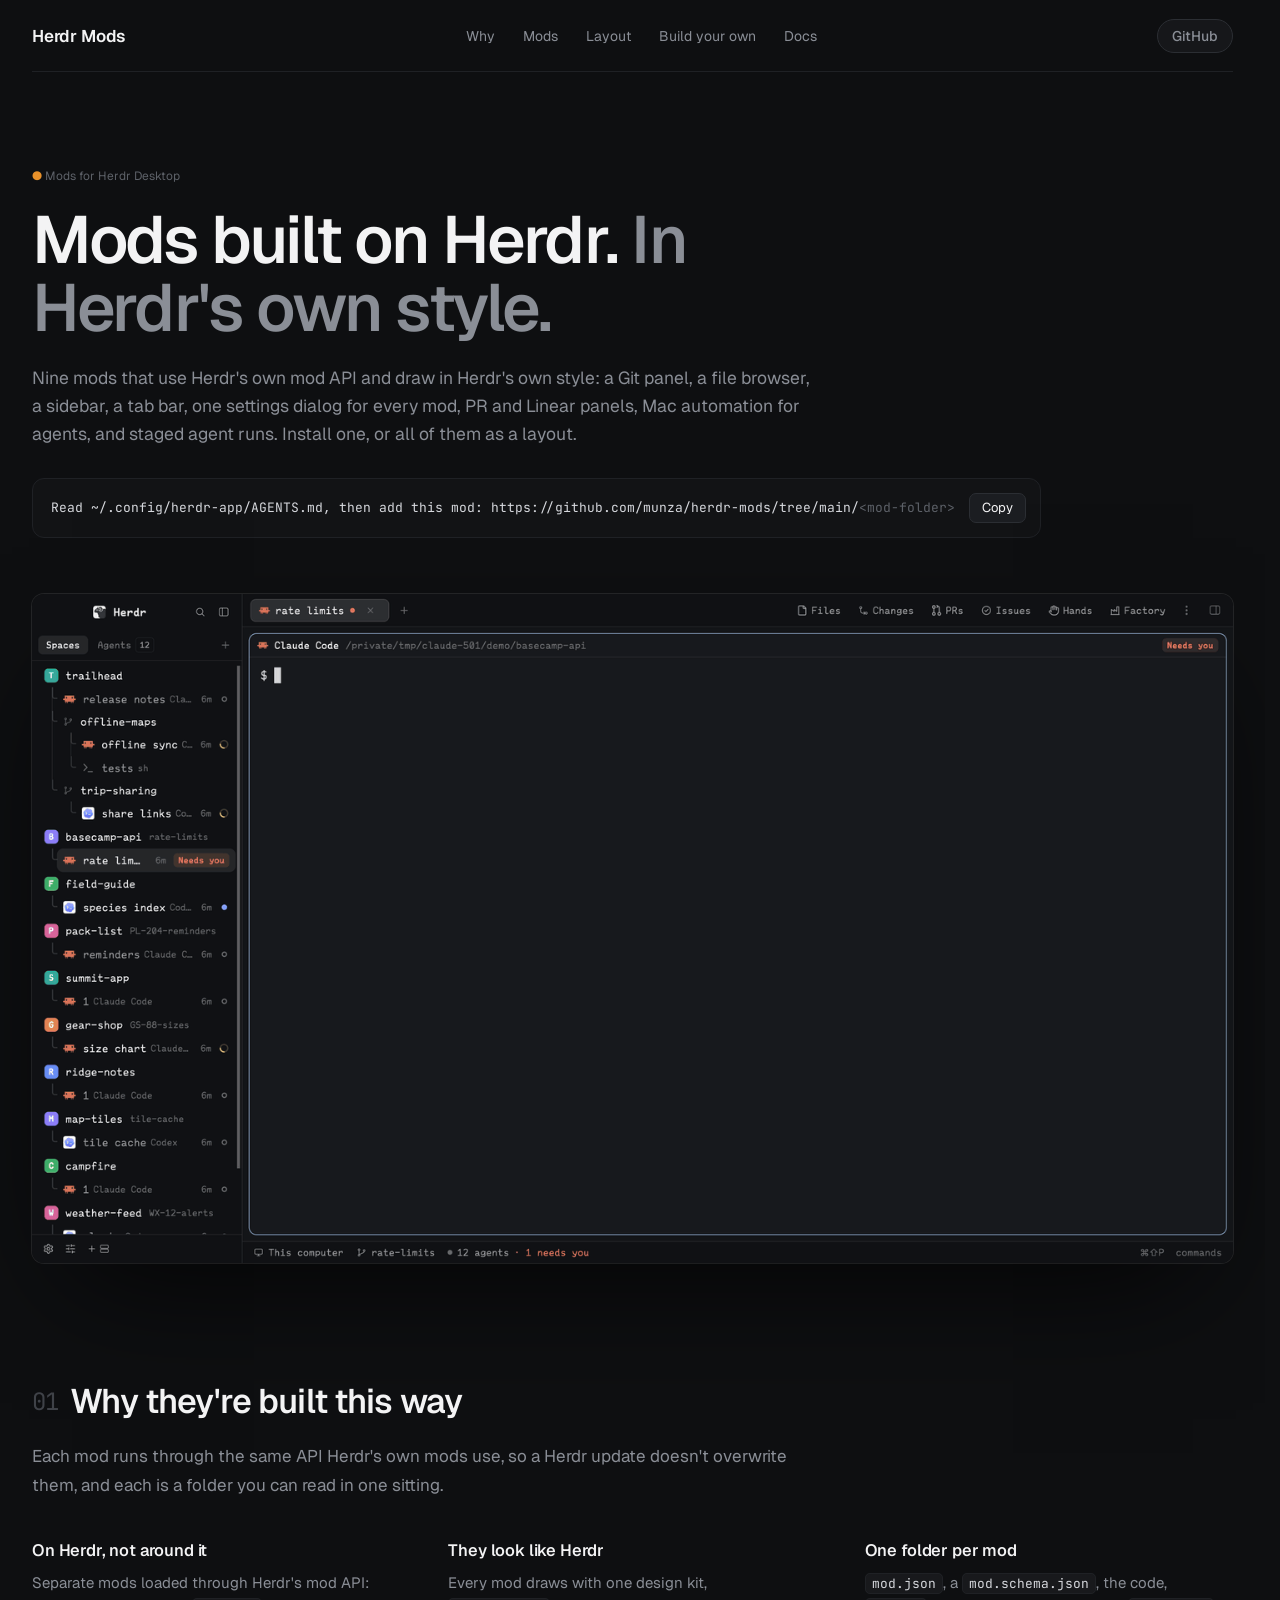
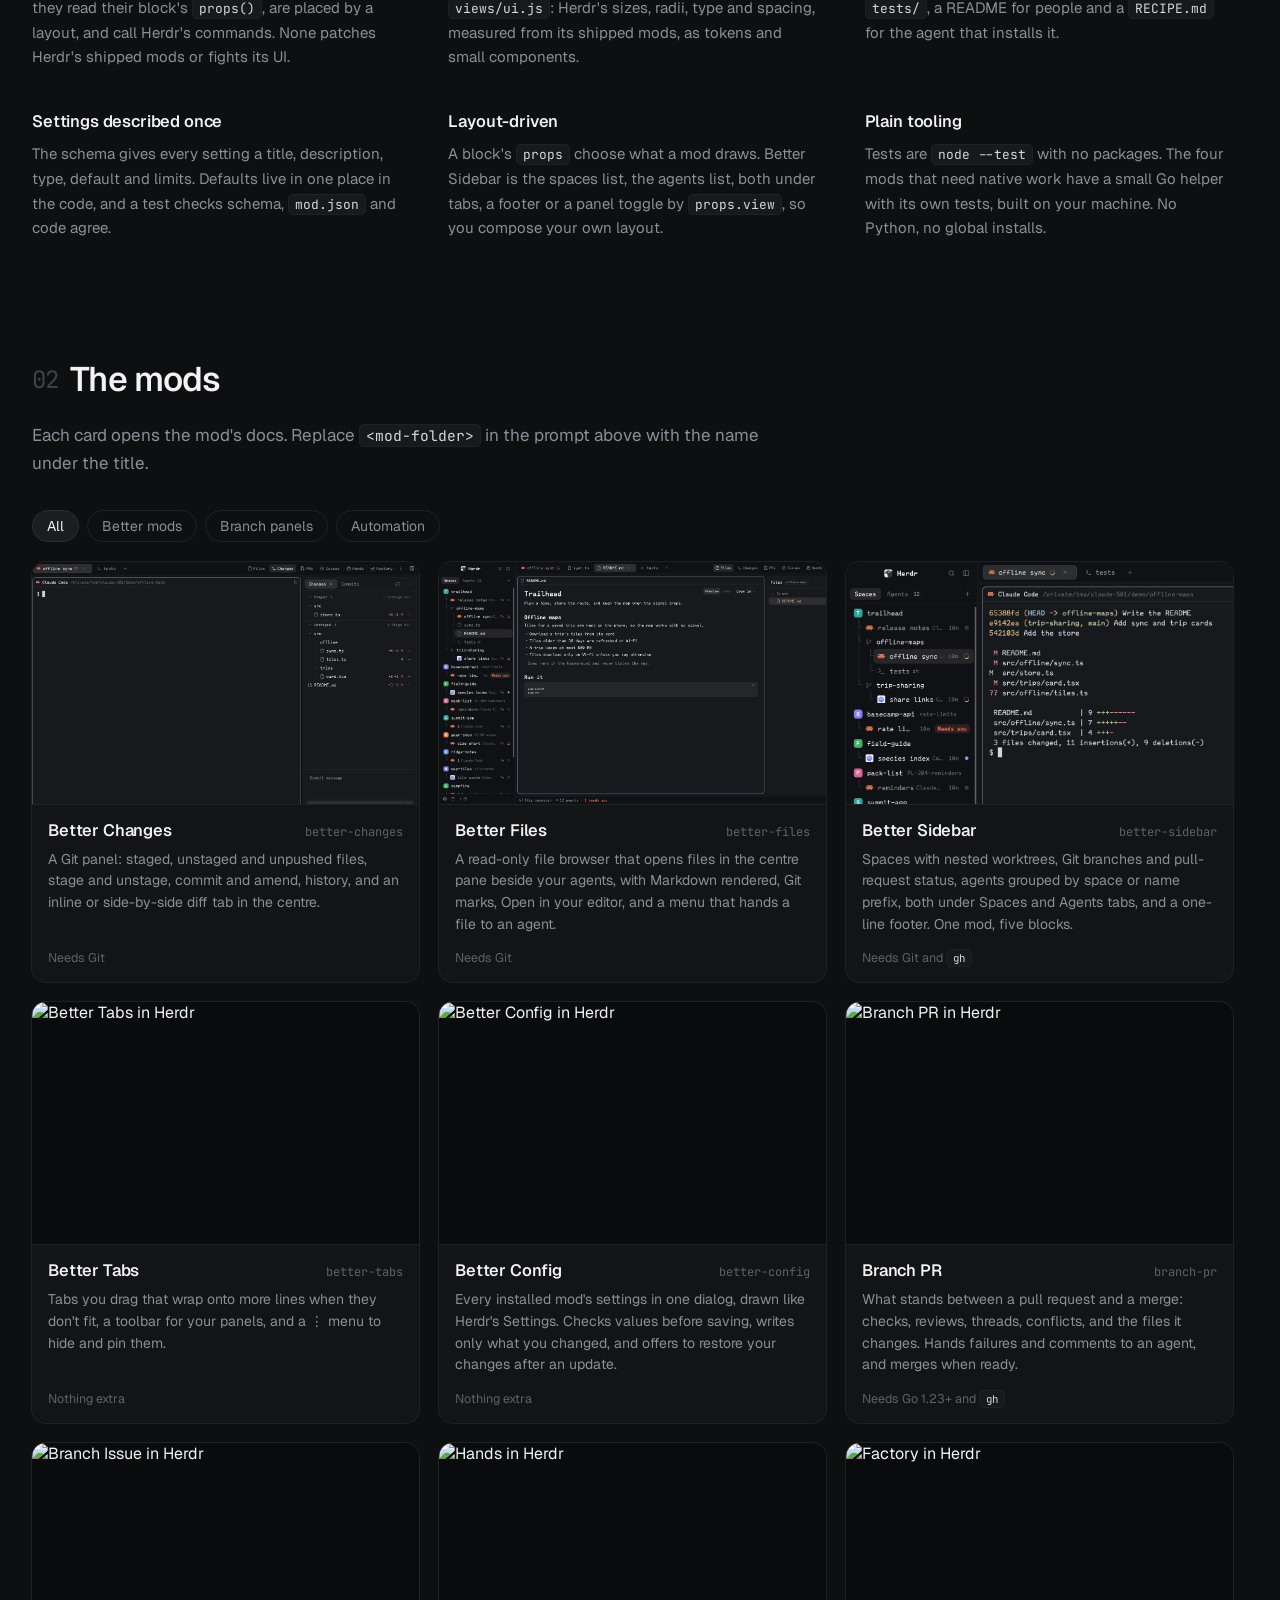
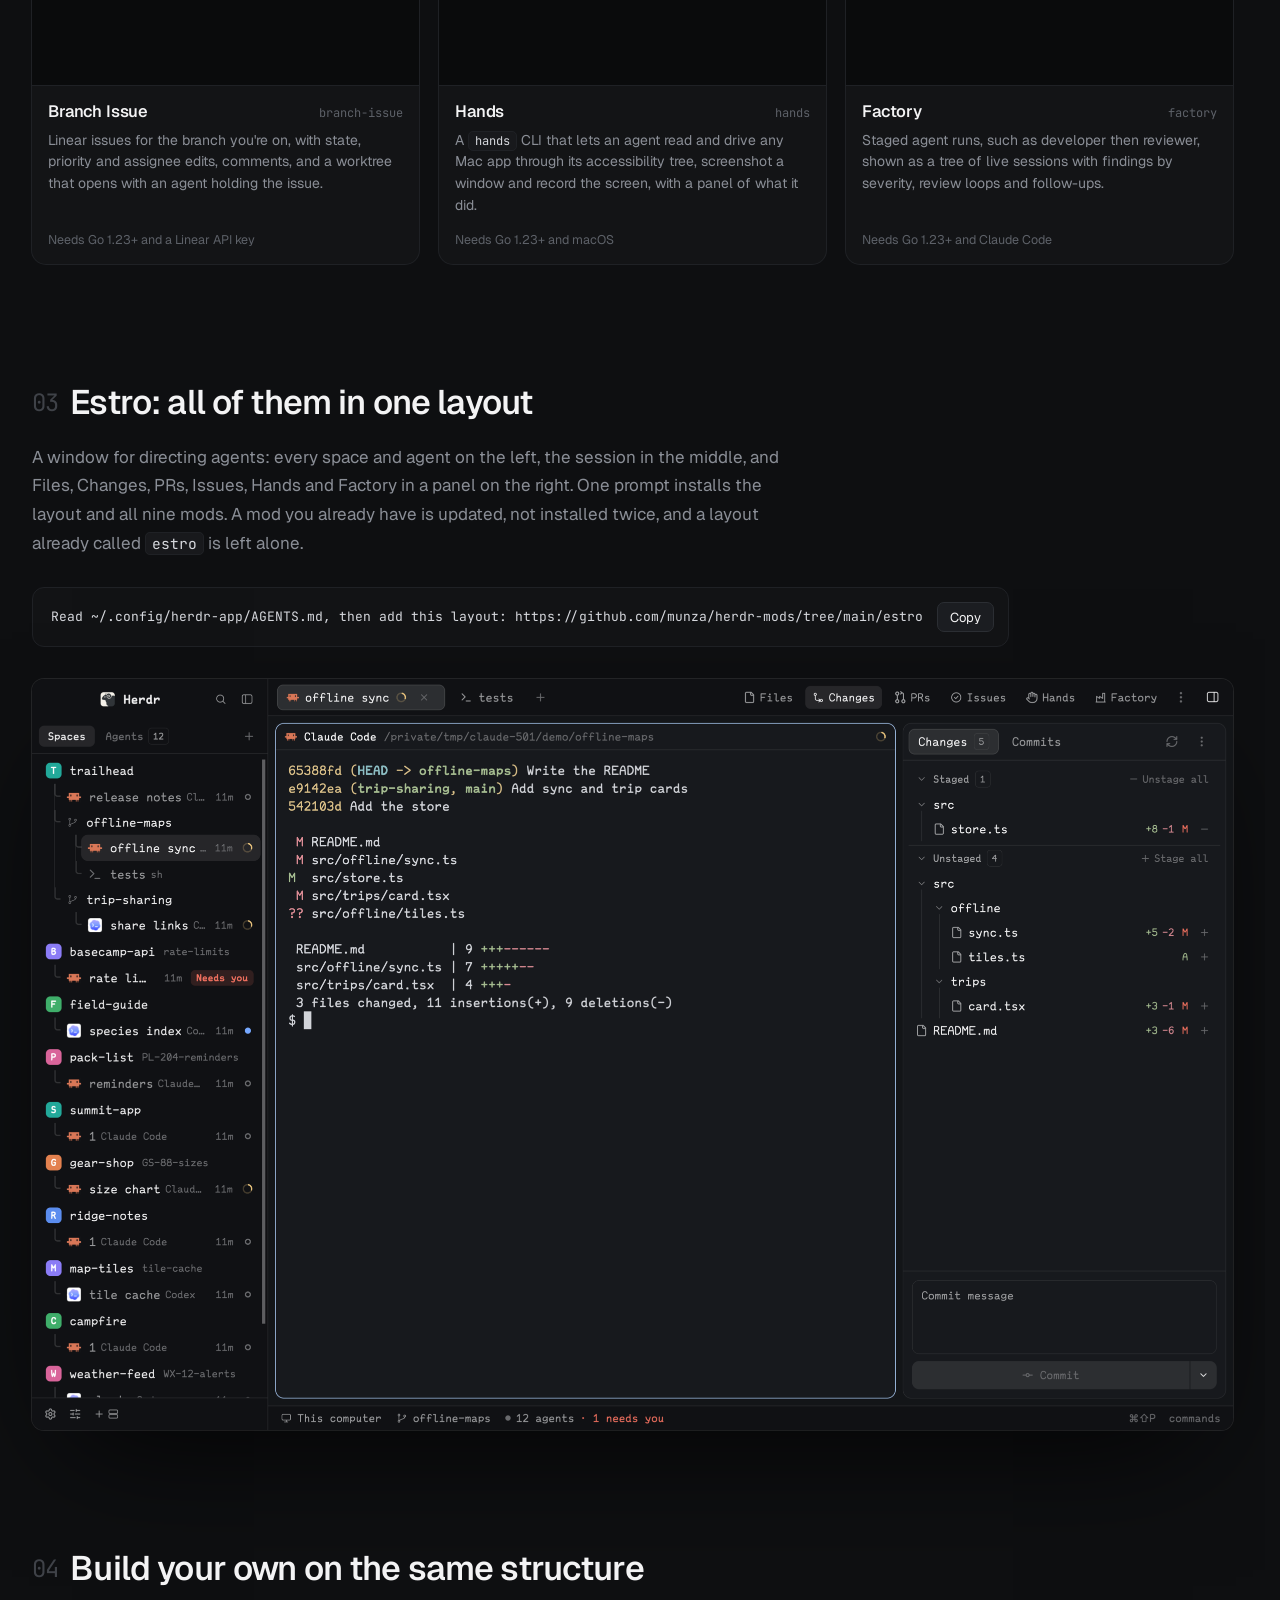
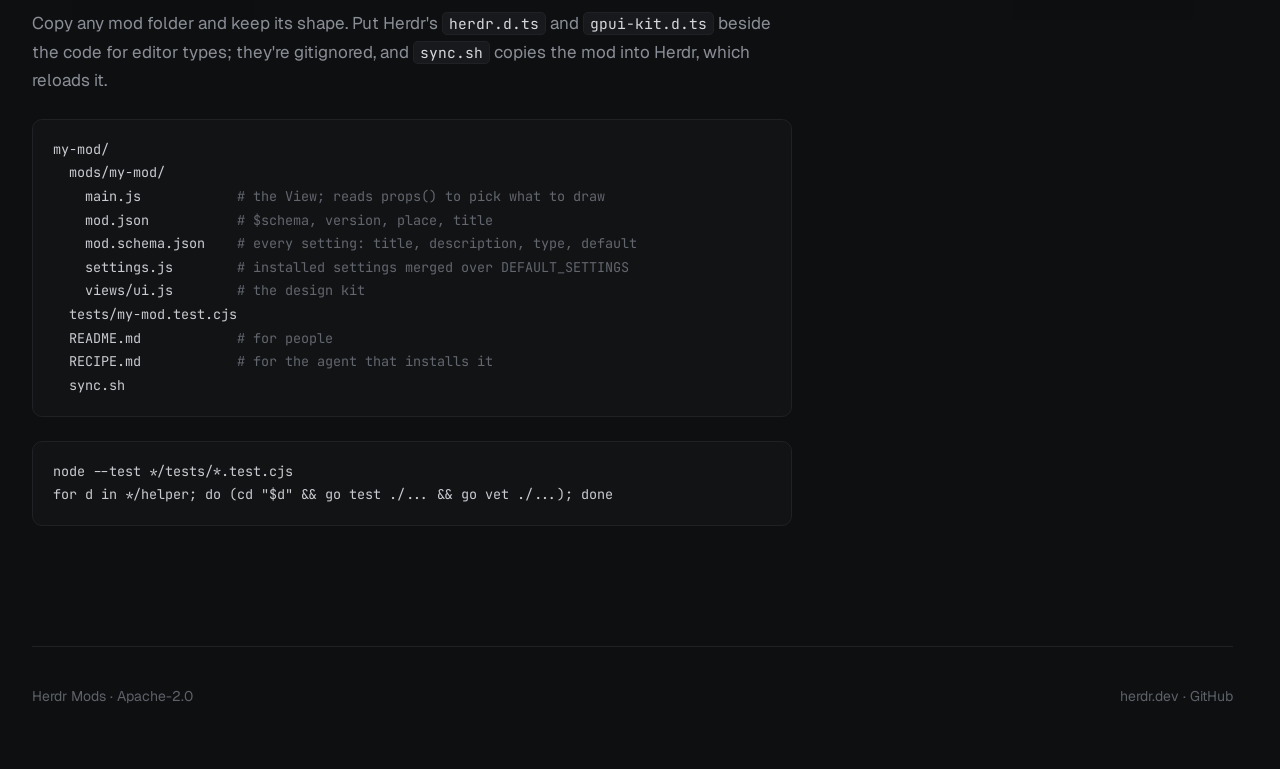
==== docs/index.html @ 2bd48706 "Rewrite the README and add a GitHub Pages site in docs/ (#8) * Rewrite the README and add a GitHub P" ====
<!doctype html>
<html lang="en">
<head>
<meta charset="utf-8">
<meta name="viewport" content="width=device-width, initial-scale=1">
<title>Herdr Mods</title>
<meta name="description" content="Mods for Herdr Desktop built on Herdr's own mod API: Git, files, sidebar, tabs, settings, PRs, Linear, Mac automation and staged agent runs.">
<meta name="theme-color" content="#0e0f11">
<link rel="preconnect" href="https://fonts.googleapis.com">
<link rel="preconnect" href="https://fonts.gstatic.com" crossorigin>
<link rel="stylesheet" href="https://fonts.googleapis.com/css2?family=Geist:wght@100..900&amp;family=JetBrains+Mono:wght@100..800&amp;display=swap">
<link rel="stylesheet" href="style.css">
</head>
<body>
<div class="wrap">
  <nav class="site-nav">
    <a class="brand" href="./">Herdr Mods</a>
    <div class="links">
      <a href="#why">Why</a>
      <a href="#mods">Mods</a>
      <a href="#estro">Layout</a>
      <a href="#build">Build your own</a>
      <a href="docs/better-changes.html">Docs</a>
    </div>
    <a class="pill" href="https://github.com/munza/herdr-mods">GitHub</a>
  </nav>

  <header class="hero">
    <div class="tag"><span>●</span> Mods for <a href="https://herdr.dev/">Herdr Desktop</a></div>
    <h1>Mods built on Herdr. <span>In Herdr's own style.</span></h1>
    <p>Nine mods that use Herdr's own mod API and draw in Herdr's own style: a Git panel, a file browser, a sidebar, a tab bar, one settings dialog for every mod, PR and Linear panels, Mac automation for agents, and staged agent runs. Install one, or all of them as a layout.</p>
    <div class="prompt">
      <code id="p-mod">Read ~/.config/herdr-app/AGENTS.md, then add this mod: https://github.com/munza/herdr-mods/tree/main/<span>&lt;mod-folder&gt;</span></code>
      <button class="copy" data-copy="p-mod" type="button">Copy</button>
    </div>
  </header>

  <!-- The hero recording: the five Better mods working together. Drop the file at docs/gifs/better-mods.gif. -->
  <div class="shot-hero gif">
    <img src="gifs/better-mods.gif" alt="Better Sidebar, Better Tabs, Better Files, Better Changes and Better Config working together in Herdr" width="1440" height="802" onerror="this.parentNode.classList.add('pending'); this.remove()">
    <p class="pending-note">Recording coming: Better Sidebar, Better Tabs, Better Files, Better Changes and Better Config in one window.</p>
  </div>

  <section id="why">
    <h2><i>01</i>Why they're built this way</h2>
    <p class="lead">Each mod runs through the same API Herdr's own mods use, so a Herdr update doesn't overwrite them, and each is a folder you can read in one sitting.</p>
    <div class="why">
      <div><h3>On Herdr, not around it</h3><p>Separate mods loaded through Herdr's mod API: they read their block's <code>props()</code>, are placed by a layout, and call Herdr's commands. None patches Herdr's shipped mods or fights its UI.</p></div>
      <div><h3>They look like Herdr</h3><p>Every mod draws with one design kit, <code>views/ui.js</code>: Herdr's sizes, radii, type and spacing, measured from its shipped mods, as tokens and small components.</p></div>
      <div><h3>One folder per mod</h3><p><code>mod.json</code>, a <code>mod.schema.json</code>, the code, <code>tests/</code>, a README for people and a <code>RECIPE.md</code> for the agent that installs it.</p></div>
      <div><h3>Settings described once</h3><p>The schema gives every setting a title, description, type, default and limits. Defaults live in one place in the code, and a test checks schema, <code>mod.json</code> and code agree.</p></div>
      <div><h3>Layout-driven</h3><p>A block's <code>props</code> choose what a mod draws. Better Sidebar is the spaces list, the agents list, both under tabs, a footer or a panel toggle by <code>props.view</code>, so you compose your own layout.</p></div>
      <div><h3>Plain tooling</h3><p>Tests are <code>node --test</code> with no packages. The four mods that need native work have a small Go helper with its own tests, built on your machine. No Python, no global installs.</p></div>
    </div>
  </section>

  <section id="mods">
    <h2><i>02</i>The mods</h2>
    <p class="lead">Each card opens the mod's docs. Replace <code>&lt;mod-folder&gt;</code> in the prompt above with the name under the title.</p>
    <div class="filters" role="group" aria-label="Filter mods">
      <button type="button" class="on" data-filter="all" aria-pressed="true">All</button>
      <button type="button" data-filter="better" aria-pressed="false">Better mods</button>
      <button type="button" data-filter="branch" aria-pressed="false">Branch panels</button>
      <button type="button" data-filter="automation" aria-pressed="false">Automation</button>
    </div>
    <div class="grid">
      <a class="card" data-group="better" href="docs/better-changes.html">
        <div class="shot"><img src="gifs/better-changes.gif" alt="Better Changes in Herdr" loading="lazy" width="960" height="540"></div>
        <div class="meta"><b>Better Changes</b><span class="folder mono">better-changes</span></div>
        <p>A Git panel: staged, unstaged and unpushed files, stage and unstage, commit and amend, history, and an inline or side-by-side diff tab in the centre.</p>
        <div class="needs">Needs Git</div>
      </a>
      <a class="card" data-group="better" href="docs/better-files.html">
        <div class="shot"><img src="gifs/better-files.gif" alt="Better Files in Herdr" loading="lazy" width="960" height="540"></div>
        <div class="meta"><b>Better Files</b><span class="folder mono">better-files</span></div>
        <p>A read-only file browser that opens files in the centre pane beside your agents, with Markdown rendered, Git marks, Open in your editor, and a menu that hands a file to an agent.</p>
        <div class="needs">Needs Git</div>
      </a>
      <a class="card" data-group="better" href="docs/better-sidebar.html">
        <div class="shot"><img src="gifs/better-sidebar.gif" alt="Better Sidebar in Herdr" loading="lazy" width="960" height="540"></div>
        <div class="meta"><b>Better Sidebar</b><span class="folder mono">better-sidebar</span></div>
        <p>Spaces with nested worktrees, Git branches and pull-request status, agents grouped by space or name prefix, both under Spaces and Agents tabs, and a one-line footer. One mod, five blocks.</p>
        <div class="needs">Needs Git and <code>gh</code></div>
      </a>
      <a class="card" data-group="better" href="docs/better-tabs.html">
        <div class="shot"><img src="https://raw.githubusercontent.com/munza/herdr-mods/main/better-tabs/preview.png" alt="Better Tabs in Herdr" loading="lazy" width="960" height="540"></div>
        <div class="meta"><b>Better Tabs</b><span class="folder mono">better-tabs</span></div>
        <p>Tabs you drag that wrap onto more lines when they don't fit, a toolbar for your panels, and a ⋮ menu to hide and pin them.</p>
        <div class="needs">Nothing extra</div>
      </a>
      <a class="card" data-group="better" href="docs/better-config.html">
        <div class="shot"><img src="https://raw.githubusercontent.com/munza/herdr-mods/main/better-config/preview.png" alt="Better Config in Herdr" loading="lazy" width="960" height="540"></div>
        <div class="meta"><b>Better Config</b><span class="folder mono">better-config</span></div>
        <p>Every installed mod's settings in one dialog, drawn like Herdr's Settings. Checks values before saving, writes only what you changed, and offers to restore your changes after an update.</p>
        <div class="needs">Nothing extra</div>
      </a>
      <a class="card" data-group="branch" href="docs/branch-pr.html">
        <div class="shot"><img src="https://raw.githubusercontent.com/munza/herdr-mods/main/branch-pr/preview.png" alt="Branch PR in Herdr" loading="lazy" width="960" height="540"></div>
        <div class="meta"><b>Branch PR</b><span class="folder mono">branch-pr</span></div>
        <p>What stands between a pull request and a merge: checks, reviews, threads, conflicts, and the files it changes. Hands failures and comments to an agent, and merges when ready.</p>
        <div class="needs">Needs Go 1.23+ and <code>gh</code></div>
      </a>
      <a class="card" data-group="branch" href="docs/branch-issue.html">
        <div class="shot"><img src="https://raw.githubusercontent.com/munza/herdr-mods/main/branch-issue/preview.png" alt="Branch Issue in Herdr" loading="lazy" width="960" height="540"></div>
        <div class="meta"><b>Branch Issue</b><span class="folder mono">branch-issue</span></div>
        <p>Linear issues for the branch you're on, with state, priority and assignee edits, comments, and a worktree that opens with an agent holding the issue.</p>
        <div class="needs">Needs Go 1.23+ and a Linear API key</div>
      </a>
      <a class="card" data-group="automation" href="docs/hands.html">
        <div class="shot"><img src="https://raw.githubusercontent.com/munza/herdr-mods/main/hands/preview.png" alt="Hands in Herdr" loading="lazy" width="960" height="540"></div>
        <div class="meta"><b>Hands</b><span class="folder mono">hands</span></div>
        <p>A <code>hands</code> CLI that lets an agent read and drive any Mac app through its accessibility tree, screenshot a window and record the screen, with a panel of what it did.</p>
        <div class="needs">Needs Go 1.23+ and macOS</div>
      </a>
      <a class="card" data-group="automation" href="docs/factory.html">
        <div class="shot"><img src="https://raw.githubusercontent.com/munza/herdr-mods/main/factory/preview.png" alt="Factory in Herdr" loading="lazy" width="960" height="540"></div>
        <div class="meta"><b>Factory</b><span class="folder mono">factory</span></div>
        <p>Staged agent runs, such as developer then reviewer, shown as a tree of live sessions with findings by severity, review loops and follow-ups.</p>
        <div class="needs">Needs Go 1.23+ and Claude Code</div>
      </a>
    </div>
  </section>

  <section id="estro">
    <h2><i>03</i>Estro: all of them in one layout</h2>
    <p class="lead">A window for directing agents: every space and agent on the left, the session in the middle, and Files, Changes, PRs, Issues, Hands and Factory in a panel on the right. One prompt installs the layout and all nine mods. A mod you already have is updated, not installed twice, and a layout already called <code>estro</code> is left alone.</p>
    <div class="prompt">
      <code id="p-estro">Read ~/.config/herdr-app/AGENTS.md, then add this layout: https://github.com/munza/herdr-mods/tree/main/estro</code>
      <button class="copy" data-copy="p-estro" type="button">Copy</button>
    </div>
    <div class="shot-hero" style="margin-top:32px"><img src="img/estro.png" alt="The Estro layout" loading="lazy" width="2400" height="1500"></div>
  </section>

  <section id="build">
    <h2><i>04</i>Build your own on the same structure</h2>
    <p class="lead">Copy any mod folder and keep its shape. Put Herdr's <code>herdr.d.ts</code> and <code>gpui-kit.d.ts</code> beside the code for editor types; they're gitignored, and <code>sync.sh</code> copies the mod into Herdr, which reloads it.</p>
<pre>my-mod/
  mods/my-mod/
    main.js            <span class="d"># the View; reads props() to pick what to draw</span>
    mod.json           <span class="d"># $schema, version, place, title</span>
    mod.schema.json    <span class="d"># every setting: title, description, type, default</span>
    settings.js        <span class="d"># installed settings merged over DEFAULT_SETTINGS</span>
    views/ui.js        <span class="d"># the design kit</span>
  tests/my-mod.test.cjs
  README.md            <span class="d"># for people</span>
  RECIPE.md            <span class="d"># for the agent that installs it</span>
  sync.sh</pre>
<pre>node --test */tests/*.test.cjs
for d in */helper; do (cd "$d" &amp;&amp; go test ./... &amp;&amp; go vet ./...); done</pre>
  </section>

  <footer class="site-foot">
    <span>Herdr Mods · <a href="https://github.com/munza/herdr-mods/blob/main/LICENSE">Apache-2.0</a></span>
    <span><a href="https://herdr.dev/">herdr.dev</a> · <a href="https://github.com/munza/herdr-mods">GitHub</a></span>
  </footer>
</div>
<script>
  // Filter the mods grid by group.
  const chips = document.querySelectorAll("[data-filter]");
  for (const chip of chips) {
    chip.addEventListener("click", () => {
      for (const c of chips) { c.classList.toggle("on", c === chip); c.setAttribute("aria-pressed", c === chip); }
      for (const card of document.querySelectorAll(".card")) card.hidden = chip.dataset.filter !== "all" && card.dataset.group !== chip.dataset.filter;
    });
  }
  for (const b of document.querySelectorAll("[data-copy]")) {
    b.addEventListener("click", async () => {
      try {
        await navigator.clipboard.writeText(document.getElementById(b.dataset.copy).textContent);
        b.textContent = "Copied";
      } catch { b.textContent = "Select and copy"; }
      setTimeout(() => (b.textContent = "Copy"), 1600);
    });
  }
</script>
</body>
</html>
---- docs/style.css ----
/* Tokens and layout follow herdr.dev, so this page reads as part of Herdr. */
:root {
  --bg: #0e0f11; --fg: #f3f3f4; --mute: #8a8e96; --dim: #5d6168;
  --line: #1f2125; --card: #131416; --code: #121315; --amber: #e8912a;
}
* { box-sizing: border-box; margin: 0; padding: 0; }
html { background: var(--bg); color: var(--fg); font-family: Geist, system-ui, sans-serif; -webkit-font-smoothing: antialiased; scrollbar-gutter: stable; }
body { background: var(--bg); }
a { color: inherit; text-decoration: none; }
a:focus-visible, button:focus-visible { outline: 2px solid var(--amber); outline-offset: 2px; border-radius: 4px; }
code, pre, .mono { font-family: "JetBrains Mono", ui-monospace, monospace; }
.wrap { max-width: 1280px; margin: 0 auto; padding: 0 32px; }

.site-nav { height: 72px; display: flex; align-items: center; justify-content: space-between; border-bottom: 1px solid var(--line); }
.site-nav .brand { font-weight: 600; font-size: 17px; letter-spacing: -.01em; }
.site-nav .links { display: flex; gap: 28px; font-size: 14px; color: var(--mute); }
.site-nav .links a:hover, .site-nav .links a.on { color: var(--fg); }
.pill { height: 34px; padding: 0 14px; display: inline-flex; align-items: center; border-radius: 999px; border: 1px solid #2b2e33; background: #16171a; color: var(--mute); font-weight: 500; font-size: 14px; transition: color .2s, border-color .2s; }
.pill:hover { color: var(--fg); border-color: #3a3d43; }

.hero { padding: 96px 0 56px; }
.hero > :not(.prompt) { max-width: 780px; }
.tag { font-size: 12px; color: var(--dim); margin-bottom: 22px; }
.tag span { color: var(--amber); }
h1 { font-weight: 560; font-size: clamp(40px, 5.2vw, 72px); line-height: 1.02; letter-spacing: -.035em; }
h1 span { color: var(--mute); }
.hero p { margin-top: 22px; font-size: 17.5px; line-height: 1.6; color: var(--mute); }
.shot-hero { border-radius: 12px; overflow: hidden; box-shadow: 0 0 0 1px #ffffff17, 0 50px 120px -40px #000000d9; }
.shot-hero img { display: block; width: 100%; height: auto; }
.shot-hero .pending-note { display: none; }
.shot-hero.pending { aspect-ratio: 16 / 9; display: flex; align-items: flex-end; padding: 28px; background: linear-gradient(160deg, #17181b, #0f1012); }
.shot-hero.pending .pending-note { display: block; font-size: 15px; color: var(--dim); }
h3.group { margin-top: 56px; display: flex; align-items: baseline; gap: 14px; flex-wrap: wrap; font-size: 20px; font-weight: 560; letter-spacing: -.015em; }
h3.group span { font-size: 14px; font-weight: 400; color: var(--dim); }
h3.group + .grid { margin-top: 20px; }

/* docs/: mods on the left (one page each), the page's sections on the right, as on herdr.dev/core */
.docs { display: grid; grid-template-columns: 200px minmax(0, 1fr) 180px; gap: 64px; padding-top: 64px; }
.docs main { min-width: 0; max-width: 780px; }
.side, .toc { position: sticky; top: 32px; align-self: start; max-height: calc(100vh - 64px); overflow-y: auto; font-size: 14px; }
.side h4, .toc h4 { font-size: 12px; font-weight: 500; color: var(--dim); margin: 22px 0 6px; }
.side h4:first-child, .toc h4:first-child { margin-top: 0; }
.side a, .toc a { display: block; padding: 6px 0; color: var(--dim); transition: color .2s; }
.side a:hover, .toc a:hover, .toc a.on { color: var(--fg); }
.side a.on { color: var(--fg); font-weight: 500; }
.toc { border-left: 1px solid var(--line); padding-left: 18px; }
.toc a.on { color: var(--amber); }
.doc { padding-bottom: 32px; }
.doc h2 { margin-bottom: 14px; }
.doc .lead { margin-bottom: 8px; }
.doc h3 { margin: 40px 0 12px; font-size: 20px; font-weight: 560; letter-spacing: -.015em; scroll-margin-top: 24px; }
.doc h4 { margin: 24px 0 8px; font-size: 15px; font-weight: 560; }
.doc p, .doc li, .doc td { font-size: 15.5px; line-height: 1.65; color: var(--mute); }
.doc p + p, .doc ul + p, .doc pre + p, .doc table + p, .doc pre + ul, .doc p + .keys { margin-top: 14px; }
.doc ul, .doc ol { padding-left: 20px; display: grid; gap: 6px; margin-top: 8px; }
.doc b, .doc strong { color: var(--fg); font-weight: 500; }
.doc a { color: var(--fg); border-bottom: 1px solid #3a3d43; }
.doc code { font-size: .86em; color: #d6d8dd; background: #18191c; border: 1px solid var(--line); border-radius: 5px; padding: 1px 6px; }
.doc pre code, .doc .prompt code { background: none; border: 0; padding: 0; }
.doc pre { max-width: none; }
.doc .prompt { margin-top: 0; margin-bottom: 14px; width: auto; max-width: none; }
.keys { width: 100%; border-collapse: collapse; margin-top: 12px; display: block; overflow-x: auto; }
.keys th { text-align: left; font-size: 12px; font-weight: 500; color: var(--dim); padding: 8px 12px 8px 0; border-bottom: 1px solid var(--line); }
.keys td { padding: 10px 12px 10px 0; border-bottom: 1px solid var(--line); vertical-align: top; font-size: 14px !important; }
.keys td:first-child, .keys td:nth-child(2) { white-space: nowrap; }
@media (max-width: 1100px) { .docs { grid-template-columns: 200px minmax(0, 1fr); gap: 48px; } .toc { display: none; } }
@media (max-width: 760px) { .docs { grid-template-columns: minmax(0, 1fr); gap: 32px; padding-top: 32px; } .side { position: static; max-height: none; display: flex; flex-wrap: wrap; gap: 4px 16px; padding-bottom: 20px; border-bottom: 1px solid var(--line); } .side h4 { width: 100%; margin: 12px 0 0; } .side h4:first-child { margin-top: 0; } .side a { padding: 4px 0; } }

.prompt { margin-top: 30px; display: flex; align-items: flex-start; gap: 14px; padding: 14px 14px 14px 18px; border: 1px solid var(--line); border-radius: 12px; background: var(--code); width: max-content; max-width: 100%; }
.prompt code { flex: 1; min-width: 0; font-size: 13px; color: #d6d8dd; white-space: pre-wrap; overflow-wrap: anywhere; line-height: 1.6; padding-top: 5px; }
.prompt code span { color: var(--dim); }
.copy { flex: none; height: 30px; padding: 0 12px; border-radius: 7px; border: 1px solid #2b2e33; background: #1b1d21; color: var(--fg); font: 13px Geist, system-ui, sans-serif; cursor: pointer; }
.copy:hover { border-color: #3a3d43; }

section { padding-top: 120px; scroll-margin-top: 24px; }
h2 { font-weight: 560; font-size: 34px; line-height: 1.1; letter-spacing: -.025em; margin-bottom: 22px; }
h2 i { font: 400 24px "JetBrains Mono", monospace; font-style: normal; color: #3f4248; margin-right: 12px; vertical-align: 3px; }
.lead { max-width: 760px; font-size: 17px; line-height: 1.68; color: var(--mute); }
.lead + .lead { margin-top: 16px; }
.lead b, .why b { color: var(--fg); font-weight: 500; }
.lead code, .why code, .card code { font-size: .86em; color: #d6d8dd; background: #18191c; border: 1px solid var(--line); border-radius: 5px; padding: 1px 6px; }

.why { margin-top: 40px; display: grid; grid-template-columns: repeat(3, 1fr); gap: 40px 48px; }
.why h3 { font-size: 16.5px; font-weight: 560; letter-spacing: -.01em; margin-bottom: 10px; }
.why p { font-size: 15px; line-height: 1.65; color: var(--mute); }

.grid { margin-top: 40px; display: grid; grid-template-columns: repeat(3, 1fr); gap: 20px; }
.card { border-radius: 14px; overflow: hidden; background: var(--card); box-shadow: 0 0 0 1px var(--line); transition: transform .2s, box-shadow .2s; display: flex; flex-direction: column; }
.card:hover, .card:focus-visible { outline: none; transform: translateY(-2px); box-shadow: 0 0 0 1px #3a3d43, 0 30px 60px -30px #000c; }
.card .shot { aspect-ratio: 16 / 10; overflow: hidden; background: #0a0b0c; }
.card .shot img { width: 100%; height: 100%; object-fit: cover; object-position: top left; display: block; transition: transform .5s ease; }
.card:hover .shot img { transform: scale(1.03); }
.card .meta { display: flex; align-items: baseline; justify-content: space-between; gap: 12px; padding: 14px 16px 0; border-top: 1px solid var(--line); }
.card b { font-size: 16.5px; font-weight: 560; letter-spacing: -.01em; }
.card .folder { font-size: 12px; color: var(--dim); }
.card p { padding: 8px 16px 0; font-size: 14px; line-height: 1.55; color: var(--mute); }
.card .needs { margin-top: auto; padding: 14px 16px 16px; font-size: 12.5px; color: var(--dim); }

pre { margin-top: 24px; padding: 18px 20px; background: var(--code); border: 1px solid var(--line); border-radius: 10px; font-size: 13.5px; line-height: 1.75; color: #c9cbd0; white-space: pre; overflow-x: auto; max-width: 760px; }
pre .d { color: #62666e; }

.site-foot { margin-top: 120px; padding: 40px 0 64px; border-top: 1px solid var(--line); display: flex; justify-content: space-between; gap: 24px; flex-wrap: wrap; font-size: 14px; color: var(--dim); }
.site-foot a:hover { color: var(--fg); }

@media (max-width: 1000px) { .grid, .why { grid-template-columns: 1fr 1fr; } }
@media (max-width: 640px) {
  .wrap { padding: 0 16px; }
  .site-nav .links { display: none; }
  .hero { padding-top: 56px; }
  section { padding-top: 80px; }
  .grid, .why { grid-template-columns: 1fr; }
  .prompt { flex-wrap: wrap; }
}

/* Docs page parts: meta line, screenshot, quick start, folded sections, pager */
.meta-line { display: flex; flex-wrap: wrap; gap: 6px 18px; margin: 14px 0 0; font-size: 13px !important; color: var(--dim) !important; }
.meta-line a { color: var(--mute); border: 0; }
.meta-line a:hover { color: var(--fg); }
.doc-shot { margin: 28px 0 8px; border-radius: 12px; overflow: hidden; box-shadow: 0 0 0 1px #ffffff17, 0 40px 100px -40px #000000d9; background: #0a0b0c; aspect-ratio: auto; }
.doc-shot img { display: block; width: 100%; height: auto; max-height: 640px; object-fit: cover; object-position: top left; }
.doc ol { counter-reset: step; list-style: none; padding: 0; gap: 10px; }
.doc ol li { counter-increment: step; position: relative; padding: 14px 16px 14px 52px; background: var(--card); border: 1px solid var(--line); border-radius: 10px; }
.doc ol li::before { content: counter(step); position: absolute; left: 16px; top: 14px; width: 22px; height: 22px; border-radius: 6px; background: #1b1d21; color: var(--amber); font: 500 12px/22px "JetBrains Mono", monospace; text-align: center; }
.doc details { margin-top: 14px; border: 1px solid var(--line); border-radius: 10px; padding: 0 16px; }
.doc details[open] { padding-bottom: 16px; }
.doc summary { cursor: pointer; padding: 12px 0; font-size: 14.5px; color: var(--fg); }
.doc summary:hover { color: #fff; }
.pager { display: grid; grid-template-columns: 1fr 1fr; gap: 16px; margin-top: 56px; }
.pager a { display: flex; flex-direction: column; gap: 4px; padding: 16px 18px; border: 1px solid var(--line); border-radius: 12px; color: var(--fg); transition: border-color .2s; }
.pager a:hover { border-color: #3a3d43; }
.pager a span { font-size: 12px; color: var(--dim); }
.pager .next { text-align: right; grid-column: 2; }

/* Home: filter chips over the mods grid */
.filters { margin-top: 32px; display: flex; flex-wrap: wrap; gap: 8px; }
.filters button { height: 32px; padding: 0 14px; border-radius: 999px; border: 1px solid var(--line); background: none; color: var(--mute); font: 14px Geist, system-ui, sans-serif; cursor: pointer; transition: color .2s, border-color .2s, background .2s; }
.filters button:hover { color: var(--fg); border-color: #3a3d43; }
.filters button.on { color: var(--fg); background: #1b1d21; border-color: #2b2e33; }
.filters + .grid { margin-top: 20px; }
.card[hidden] { display: none; }
.doc details + p, .doc details + pre, .doc details + h4 { margin-top: 14px; }
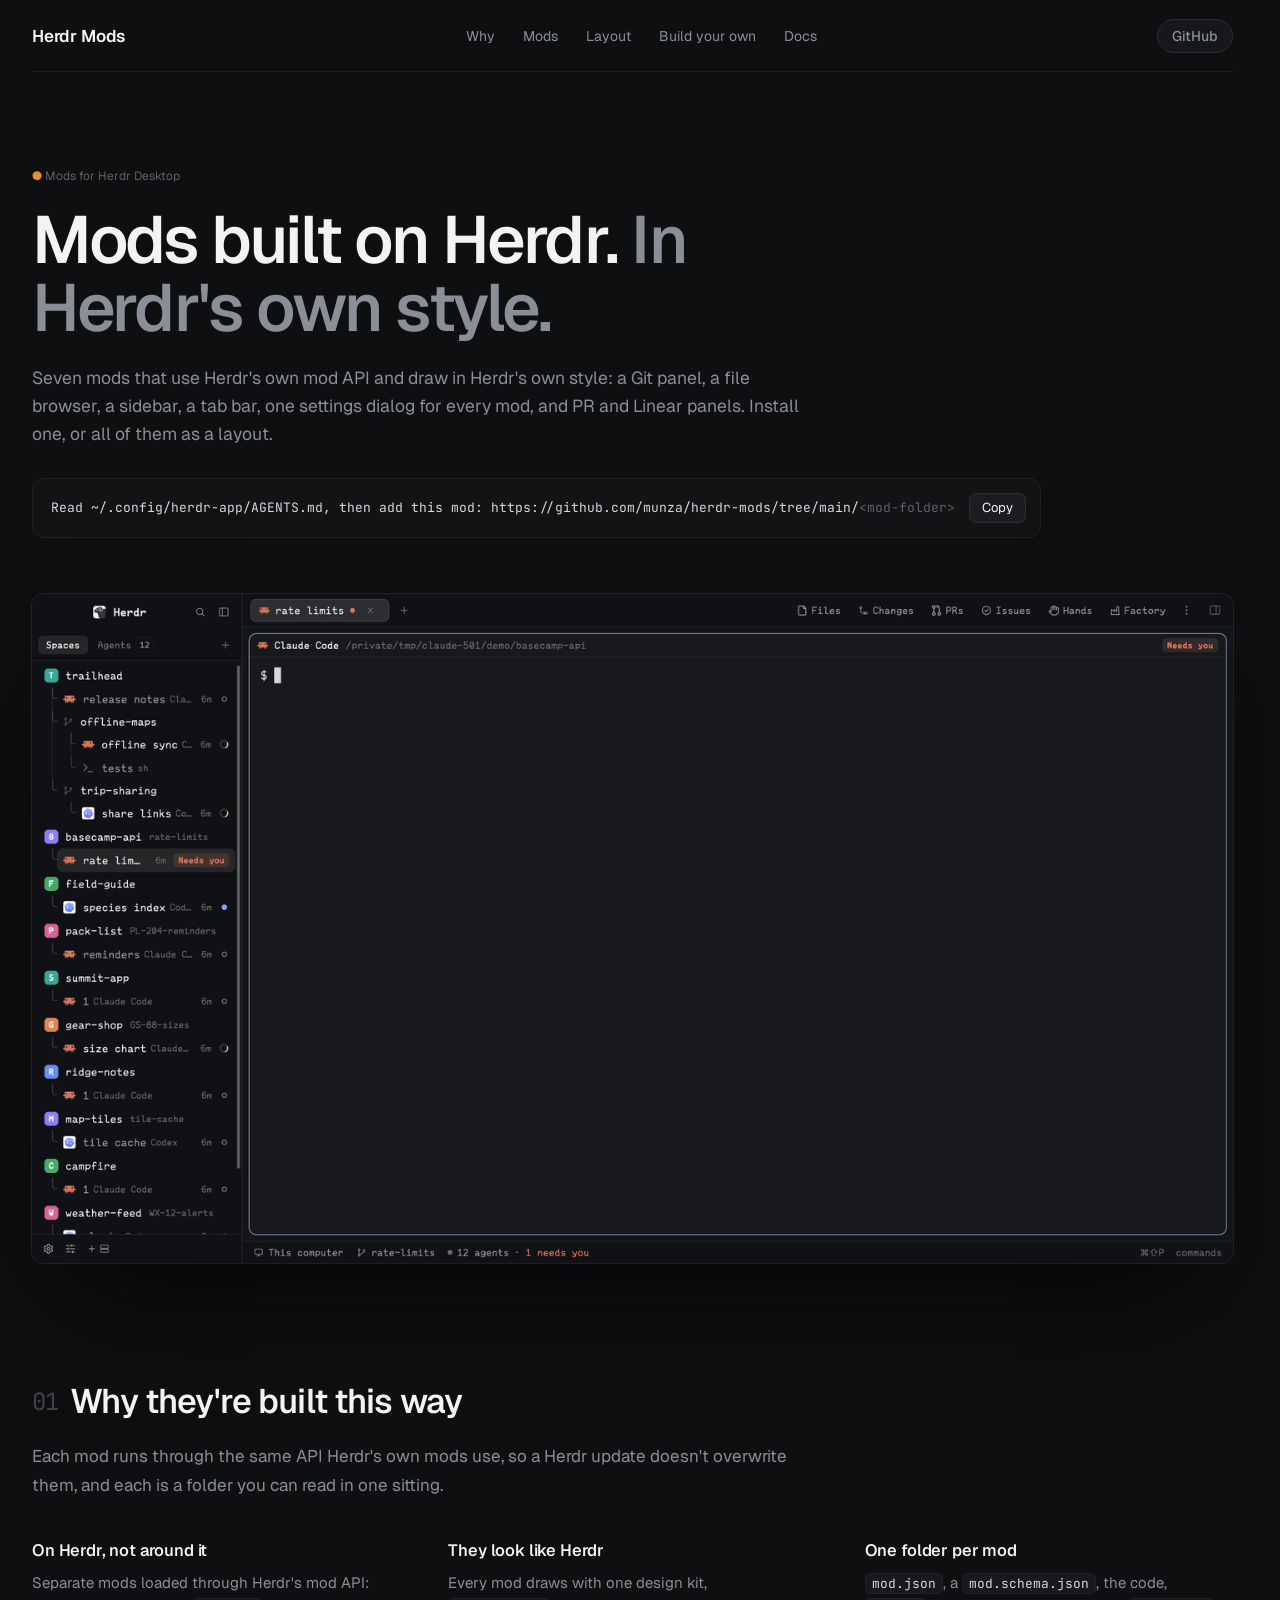
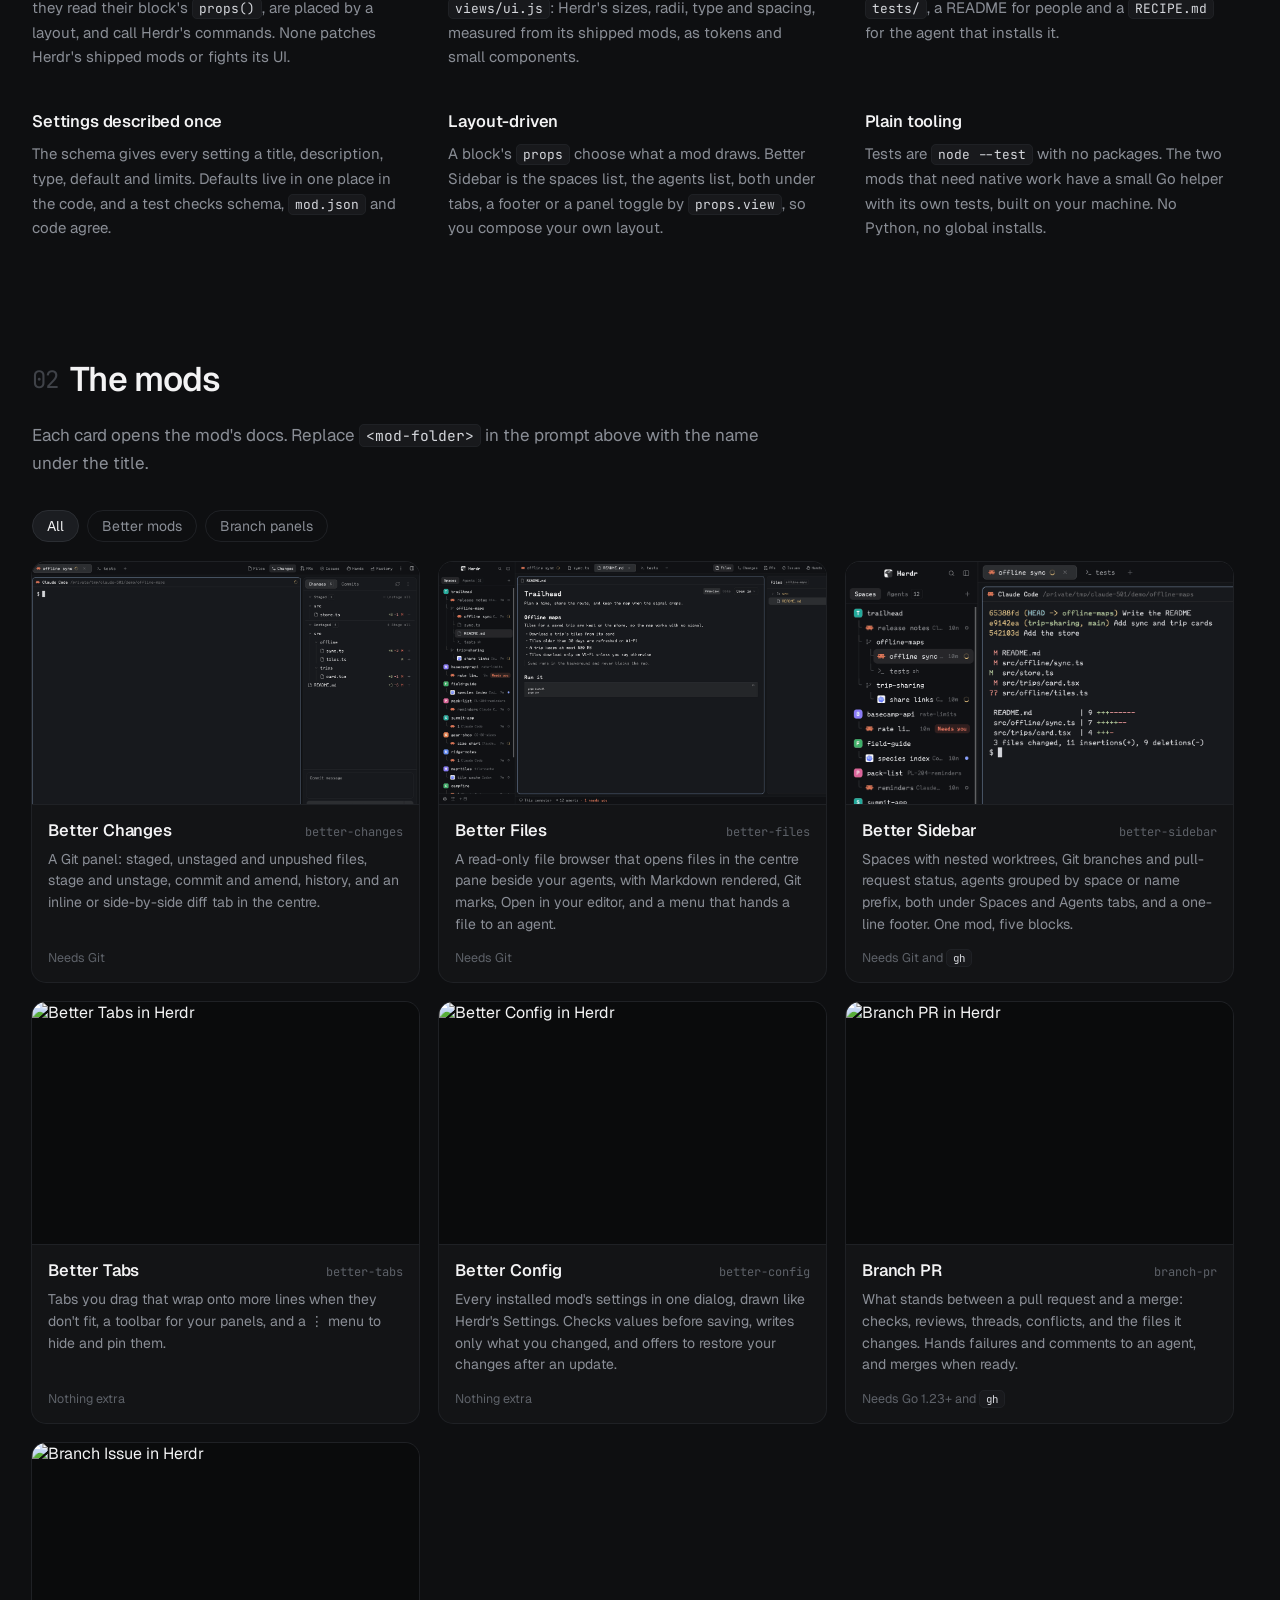
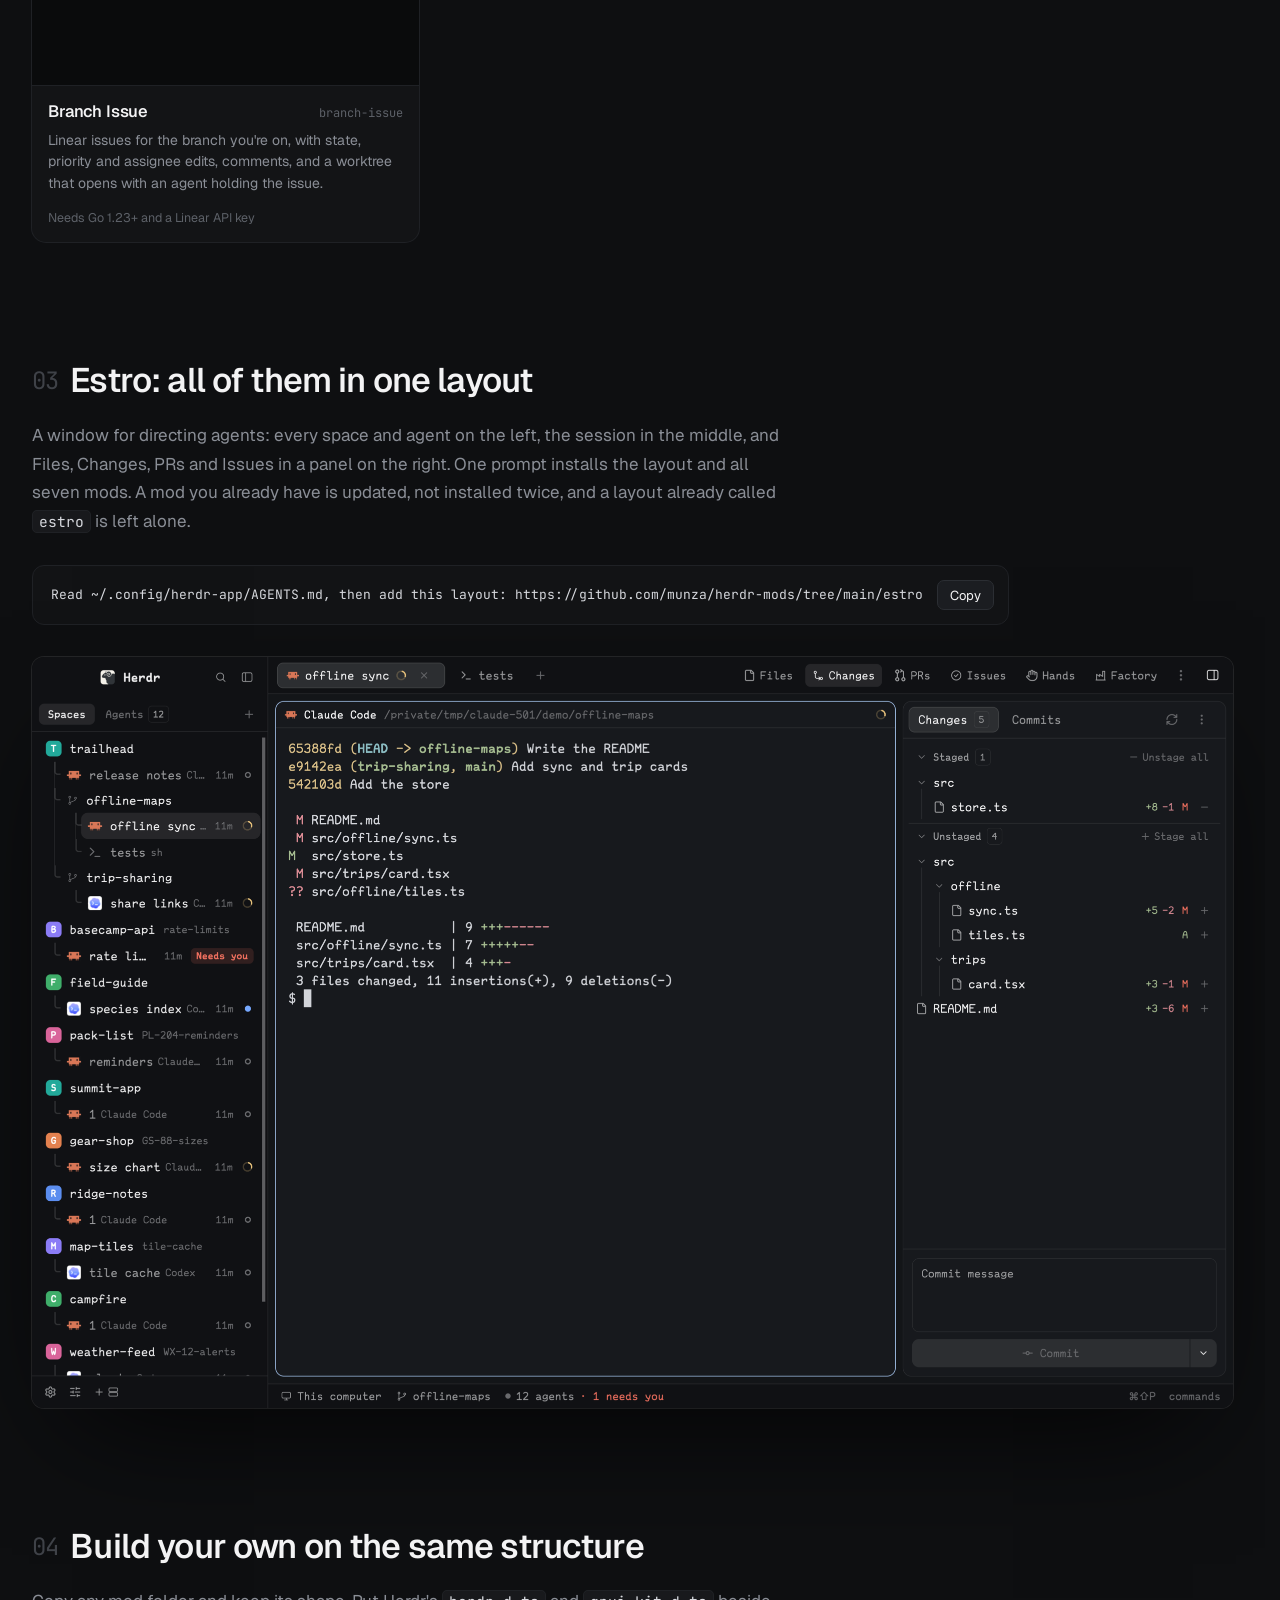
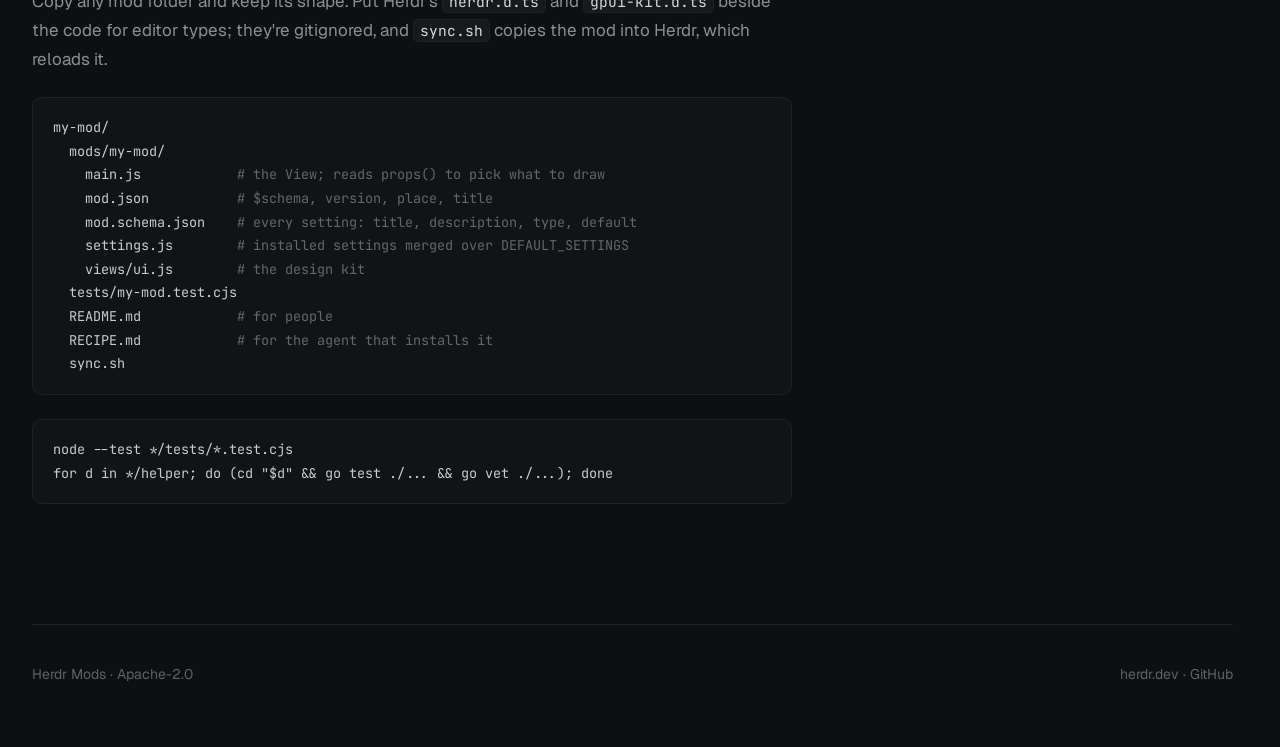
==== commit 747d3848: "Merge origin/main, keeping Hands and Factory out The new README and docs site drop Hands and Factory" ====
--- a/docs/index.html
+++ b/docs/index.html
@@ -4,7 +4,7 @@
 <meta charset="utf-8">
 <meta name="viewport" content="width=device-width, initial-scale=1">
 <title>Herdr Mods</title>
-<meta name="description" content="Mods for Herdr Desktop built on Herdr's own mod API: Git, files, sidebar, tabs, settings, PRs, Linear, Mac automation and staged agent runs.">
+<meta name="description" content="Mods for Herdr Desktop built on Herdr's own mod API: Git, files, sidebar, tabs, settings, PRs and Linear.">
 <meta name="theme-color" content="#0e0f11">
 <link rel="preconnect" href="https://fonts.googleapis.com">
 <link rel="preconnect" href="https://fonts.gstatic.com" crossorigin>
@@ -28,7 +28,7 @@
   <header class="hero">
     <div class="tag"><span>●</span> Mods for <a href="https://herdr.dev/">Herdr Desktop</a></div>
     <h1>Mods built on Herdr. <span>In Herdr's own style.</span></h1>
-    <p>Nine mods that use Herdr's own mod API and draw in Herdr's own style: a Git panel, a file browser, a sidebar, a tab bar, one settings dialog for every mod, PR and Linear panels, Mac automation for agents, and staged agent runs. Install one, or all of them as a layout.</p>
+    <p>Seven mods that use Herdr's own mod API and draw in Herdr's own style: a Git panel, a file browser, a sidebar, a tab bar, one settings dialog for every mod, and PR and Linear panels. Install one, or all of them as a layout.</p>
     <div class="prompt">
       <code id="p-mod">Read ~/.config/herdr-app/AGENTS.md, then add this mod: https://github.com/munza/herdr-mods/tree/main/<span>&lt;mod-folder&gt;</span></code>
       <button class="copy" data-copy="p-mod" type="button">Copy</button>
@@ -50,7 +50,7 @@
       <div><h3>One folder per mod</h3><p><code>mod.json</code>, a <code>mod.schema.json</code>, the code, <code>tests/</code>, a README for people and a <code>RECIPE.md</code> for the agent that installs it.</p></div>
       <div><h3>Settings described once</h3><p>The schema gives every setting a title, description, type, default and limits. Defaults live in one place in the code, and a test checks schema, <code>mod.json</code> and code agree.</p></div>
       <div><h3>Layout-driven</h3><p>A block's <code>props</code> choose what a mod draws. Better Sidebar is the spaces list, the agents list, both under tabs, a footer or a panel toggle by <code>props.view</code>, so you compose your own layout.</p></div>
-      <div><h3>Plain tooling</h3><p>Tests are <code>node --test</code> with no packages. The four mods that need native work have a small Go helper with its own tests, built on your machine. No Python, no global installs.</p></div>
+      <div><h3>Plain tooling</h3><p>Tests are <code>node --test</code> with no packages. The two mods that need native work have a small Go helper with its own tests, built on your machine. No Python, no global installs.</p></div>
     </div>
   </section>
 
@@ -61,7 +61,6 @@
       <button type="button" class="on" data-filter="all" aria-pressed="true">All</button>
       <button type="button" data-filter="better" aria-pressed="false">Better mods</button>
       <button type="button" data-filter="branch" aria-pressed="false">Branch panels</button>
-      <button type="button" data-filter="automation" aria-pressed="false">Automation</button>
     </div>
     <div class="grid">
       <a class="card" data-group="better" href="docs/better-changes.html">
@@ -106,24 +105,12 @@
         <p>Linear issues for the branch you're on, with state, priority and assignee edits, comments, and a worktree that opens with an agent holding the issue.</p>
         <div class="needs">Needs Go 1.23+ and a Linear API key</div>
       </a>
-      <a class="card" data-group="automation" href="docs/hands.html">
-        <div class="shot"><img src="https://raw.githubusercontent.com/munza/herdr-mods/main/hands/preview.png" alt="Hands in Herdr" loading="lazy" width="960" height="540"></div>
-        <div class="meta"><b>Hands</b><span class="folder mono">hands</span></div>
-        <p>A <code>hands</code> CLI that lets an agent read and drive any Mac app through its accessibility tree, screenshot a window and record the screen, with a panel of what it did.</p>
-        <div class="needs">Needs Go 1.23+ and macOS</div>
-      </a>
-      <a class="card" data-group="automation" href="docs/factory.html">
-        <div class="shot"><img src="https://raw.githubusercontent.com/munza/herdr-mods/main/factory/preview.png" alt="Factory in Herdr" loading="lazy" width="960" height="540"></div>
-        <div class="meta"><b>Factory</b><span class="folder mono">factory</span></div>
-        <p>Staged agent runs, such as developer then reviewer, shown as a tree of live sessions with findings by severity, review loops and follow-ups.</p>
-        <div class="needs">Needs Go 1.23+ and Claude Code</div>
-      </a>
     </div>
   </section>
 
   <section id="estro">
     <h2><i>03</i>Estro: all of them in one layout</h2>
-    <p class="lead">A window for directing agents: every space and agent on the left, the session in the middle, and Files, Changes, PRs, Issues, Hands and Factory in a panel on the right. One prompt installs the layout and all nine mods. A mod you already have is updated, not installed twice, and a layout already called <code>estro</code> is left alone.</p>
+    <p class="lead">A window for directing agents: every space and agent on the left, the session in the middle, and Files, Changes, PRs and Issues in a panel on the right. One prompt installs the layout and all seven mods. A mod you already have is updated, not installed twice, and a layout already called <code>estro</code> is left alone.</p>
     <div class="prompt">
       <code id="p-estro">Read ~/.config/herdr-app/AGENTS.md, then add this layout: https://github.com/munza/herdr-mods/tree/main/estro</code>
       <button class="copy" data-copy="p-estro" type="button">Copy</button>
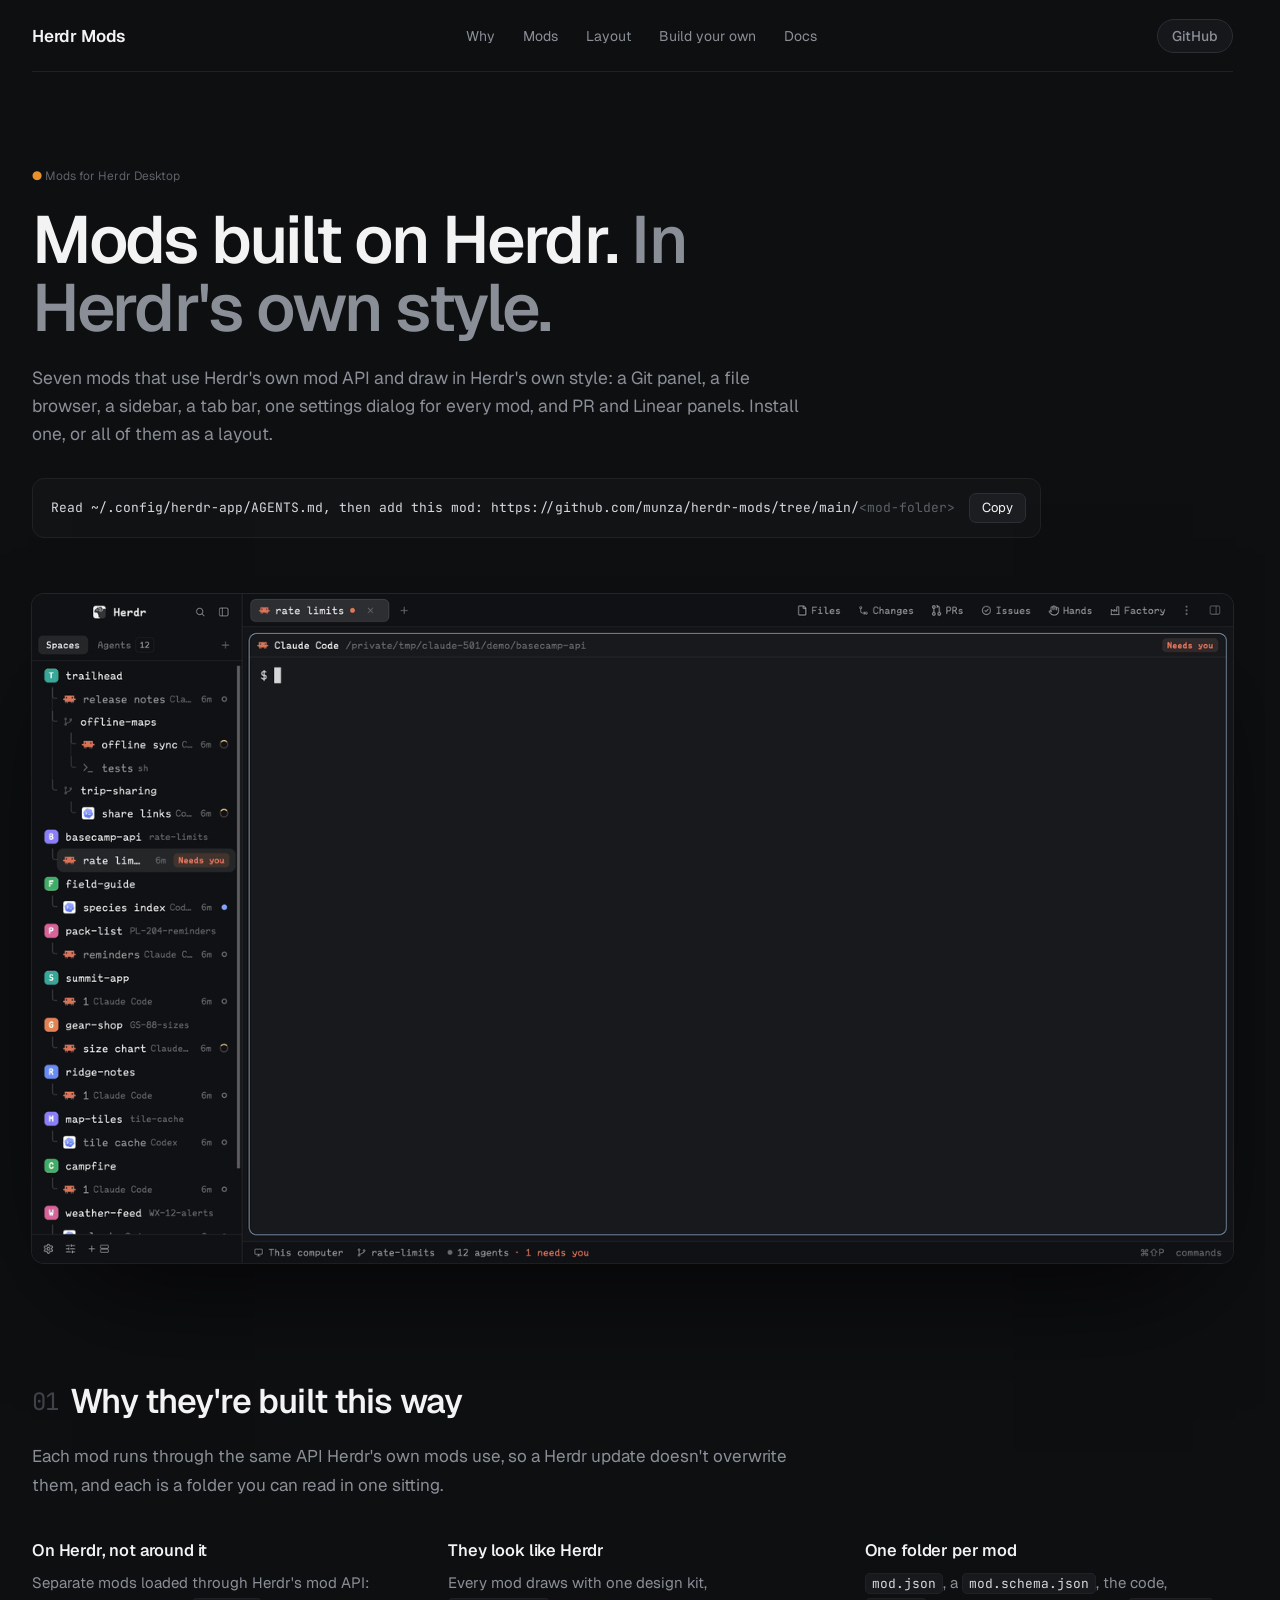
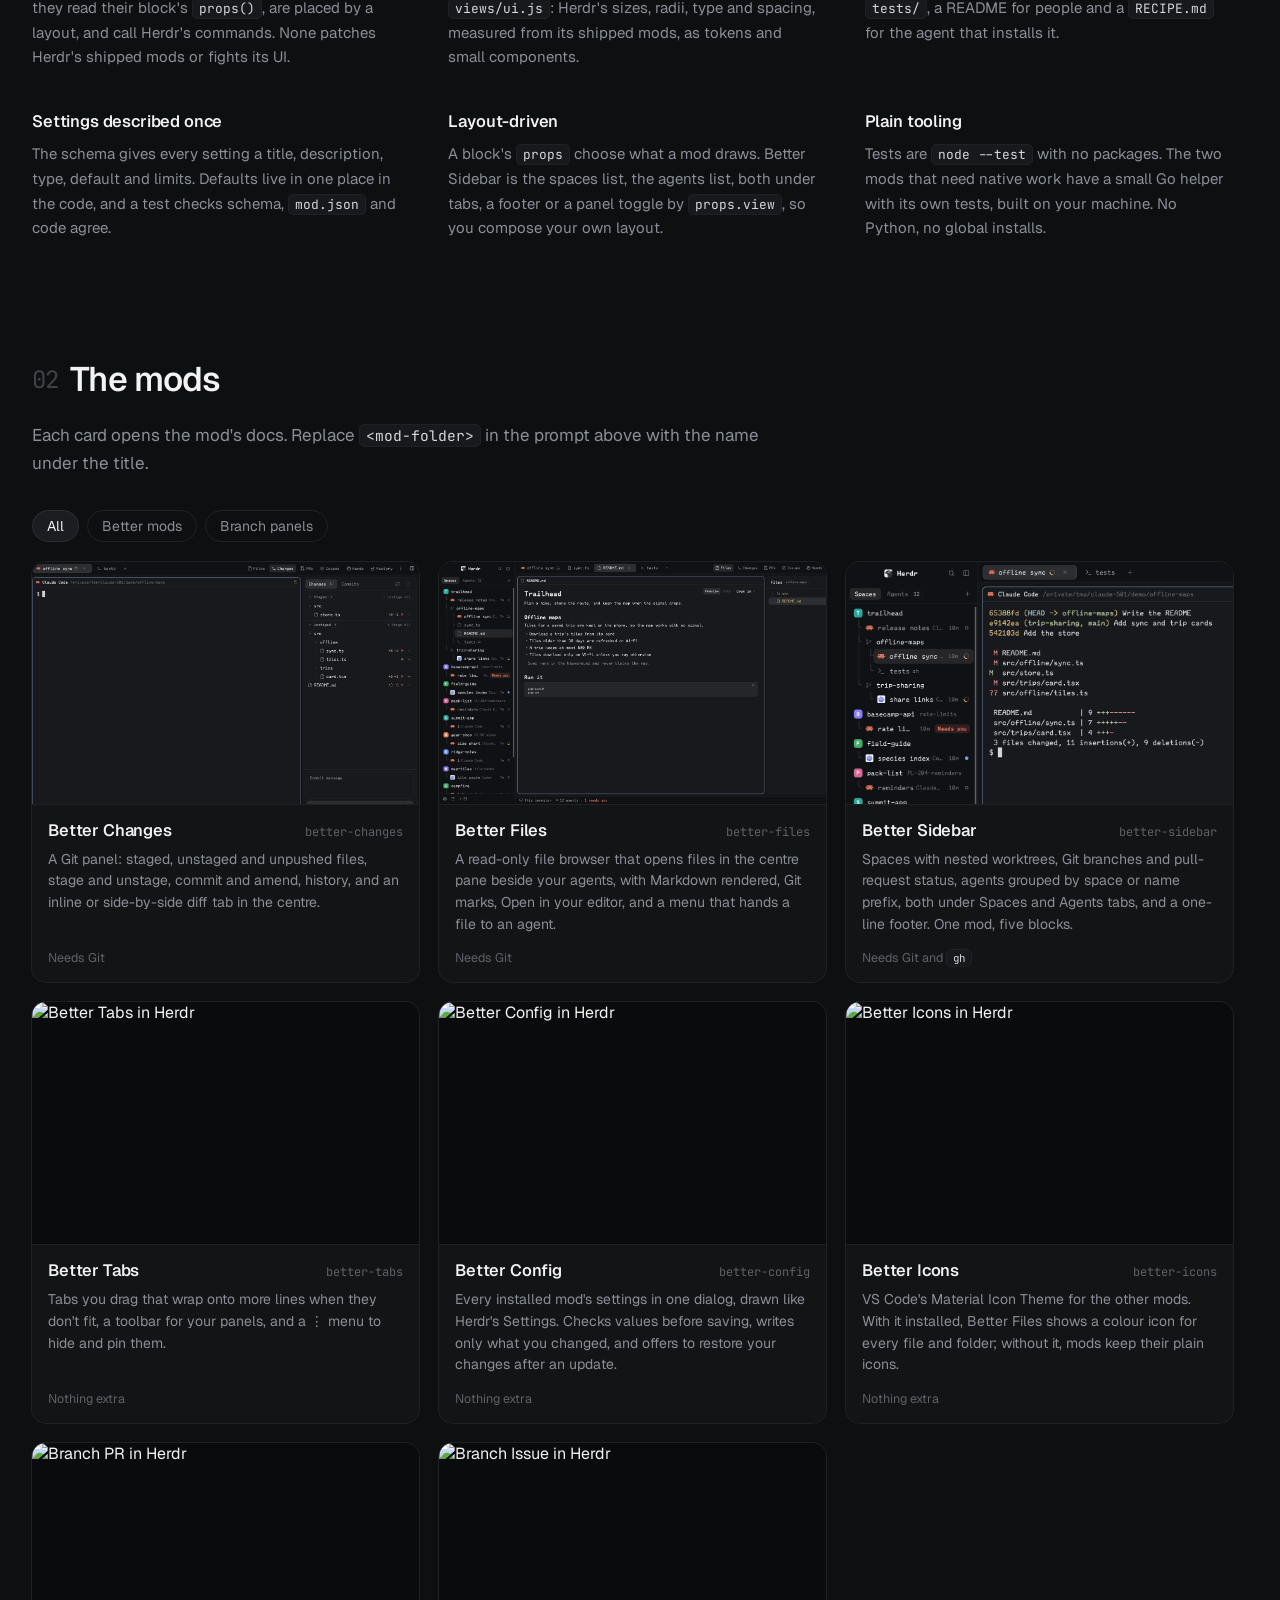
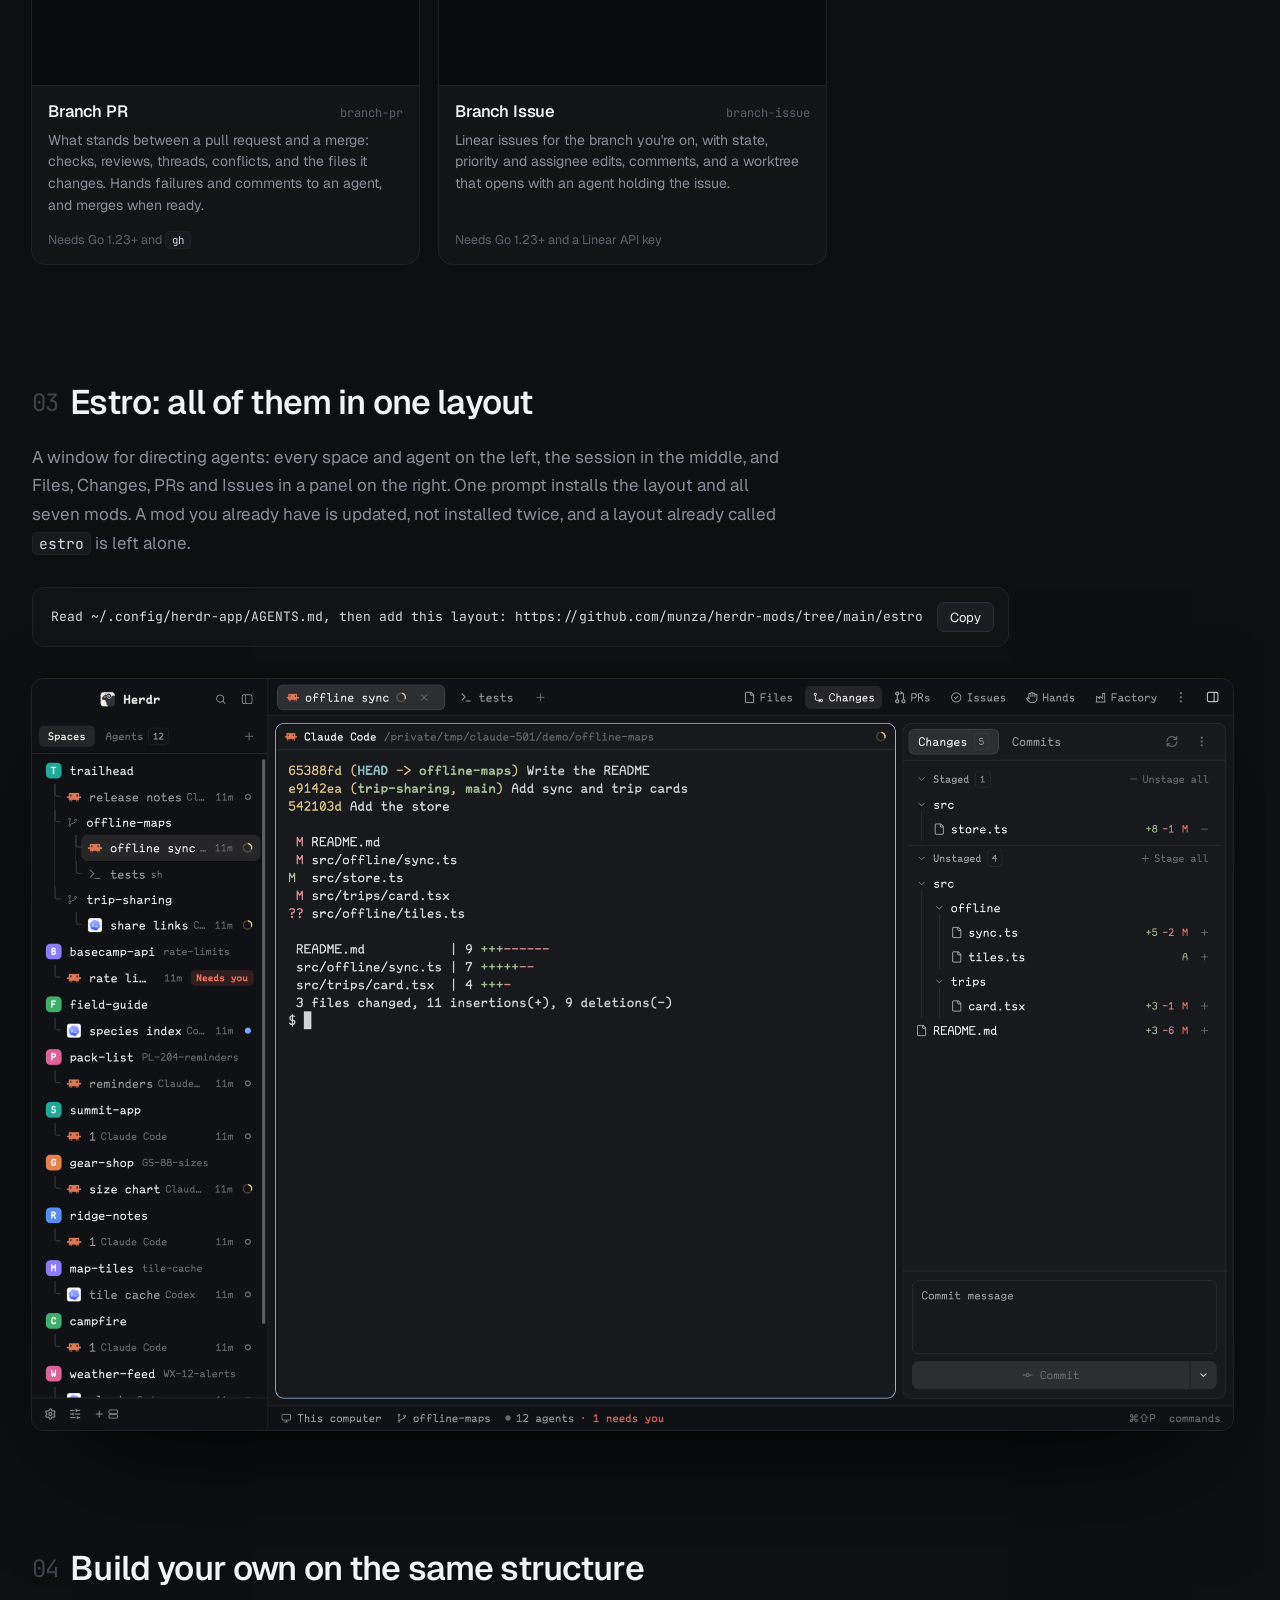
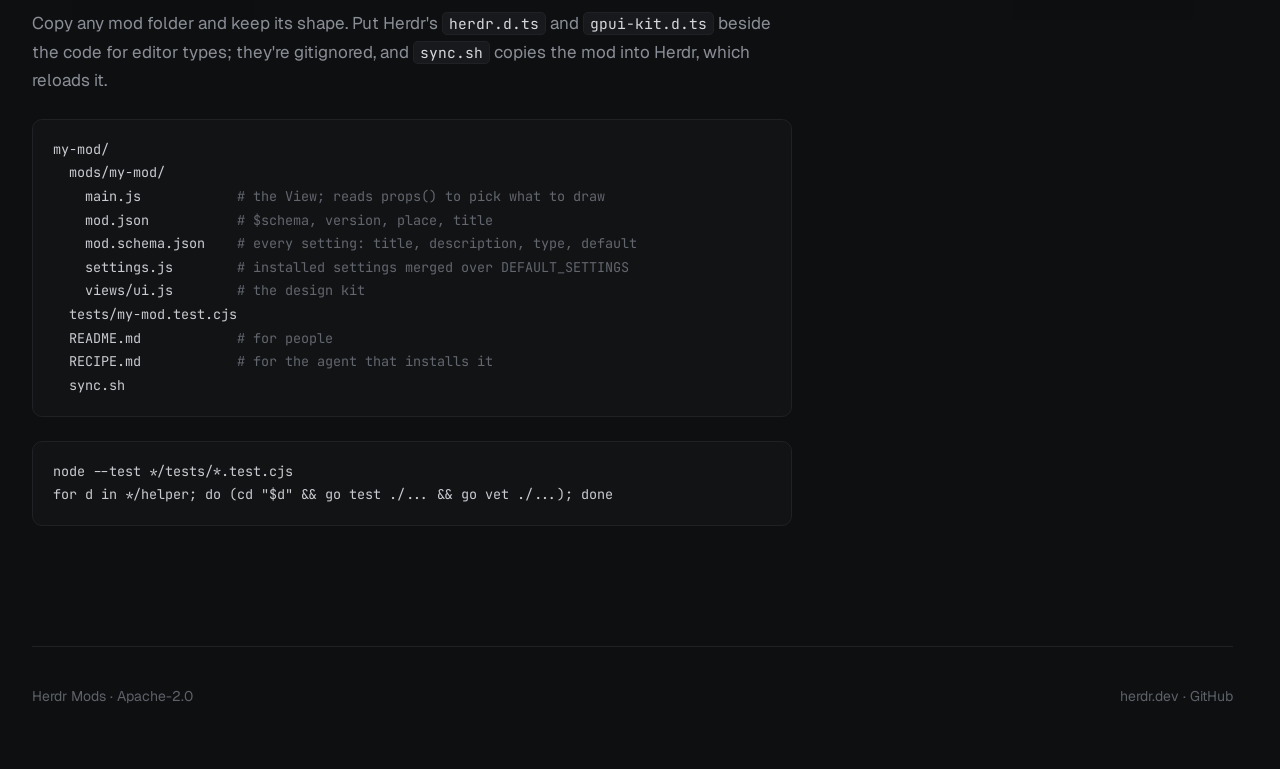
==== commit ab45de7b: "Add Better Icons, and show its Material icons in Better Files (#10) * Add Better Icons, and show its" ====
--- a/docs/index.html
+++ b/docs/index.html
@@ -93,6 +93,12 @@
         <p>Every installed mod's settings in one dialog, drawn like Herdr's Settings. Checks values before saving, writes only what you changed, and offers to restore your changes after an update.</p>
         <div class="needs">Nothing extra</div>
       </a>
+      <a class="card" data-group="better" href="docs/better-icons.html">
+        <div class="shot"><img src="https://raw.githubusercontent.com/munza/herdr-mods/main/better-icons/preview.png" alt="Better Icons in Herdr" loading="lazy" width="960" height="540"></div>
+        <div class="meta"><b>Better Icons</b><span class="folder mono">better-icons</span></div>
+        <p>VS Code's Material Icon Theme for the other mods. With it installed, Better Files shows a colour icon for every file and folder; without it, mods keep their plain icons.</p>
+        <div class="needs">Nothing extra</div>
+      </a>
       <a class="card" data-group="branch" href="docs/branch-pr.html">
         <div class="shot"><img src="https://raw.githubusercontent.com/munza/herdr-mods/main/branch-pr/preview.png" alt="Branch PR in Herdr" loading="lazy" width="960" height="540"></div>
         <div class="meta"><b>Branch PR</b><span class="folder mono">branch-pr</span></div>
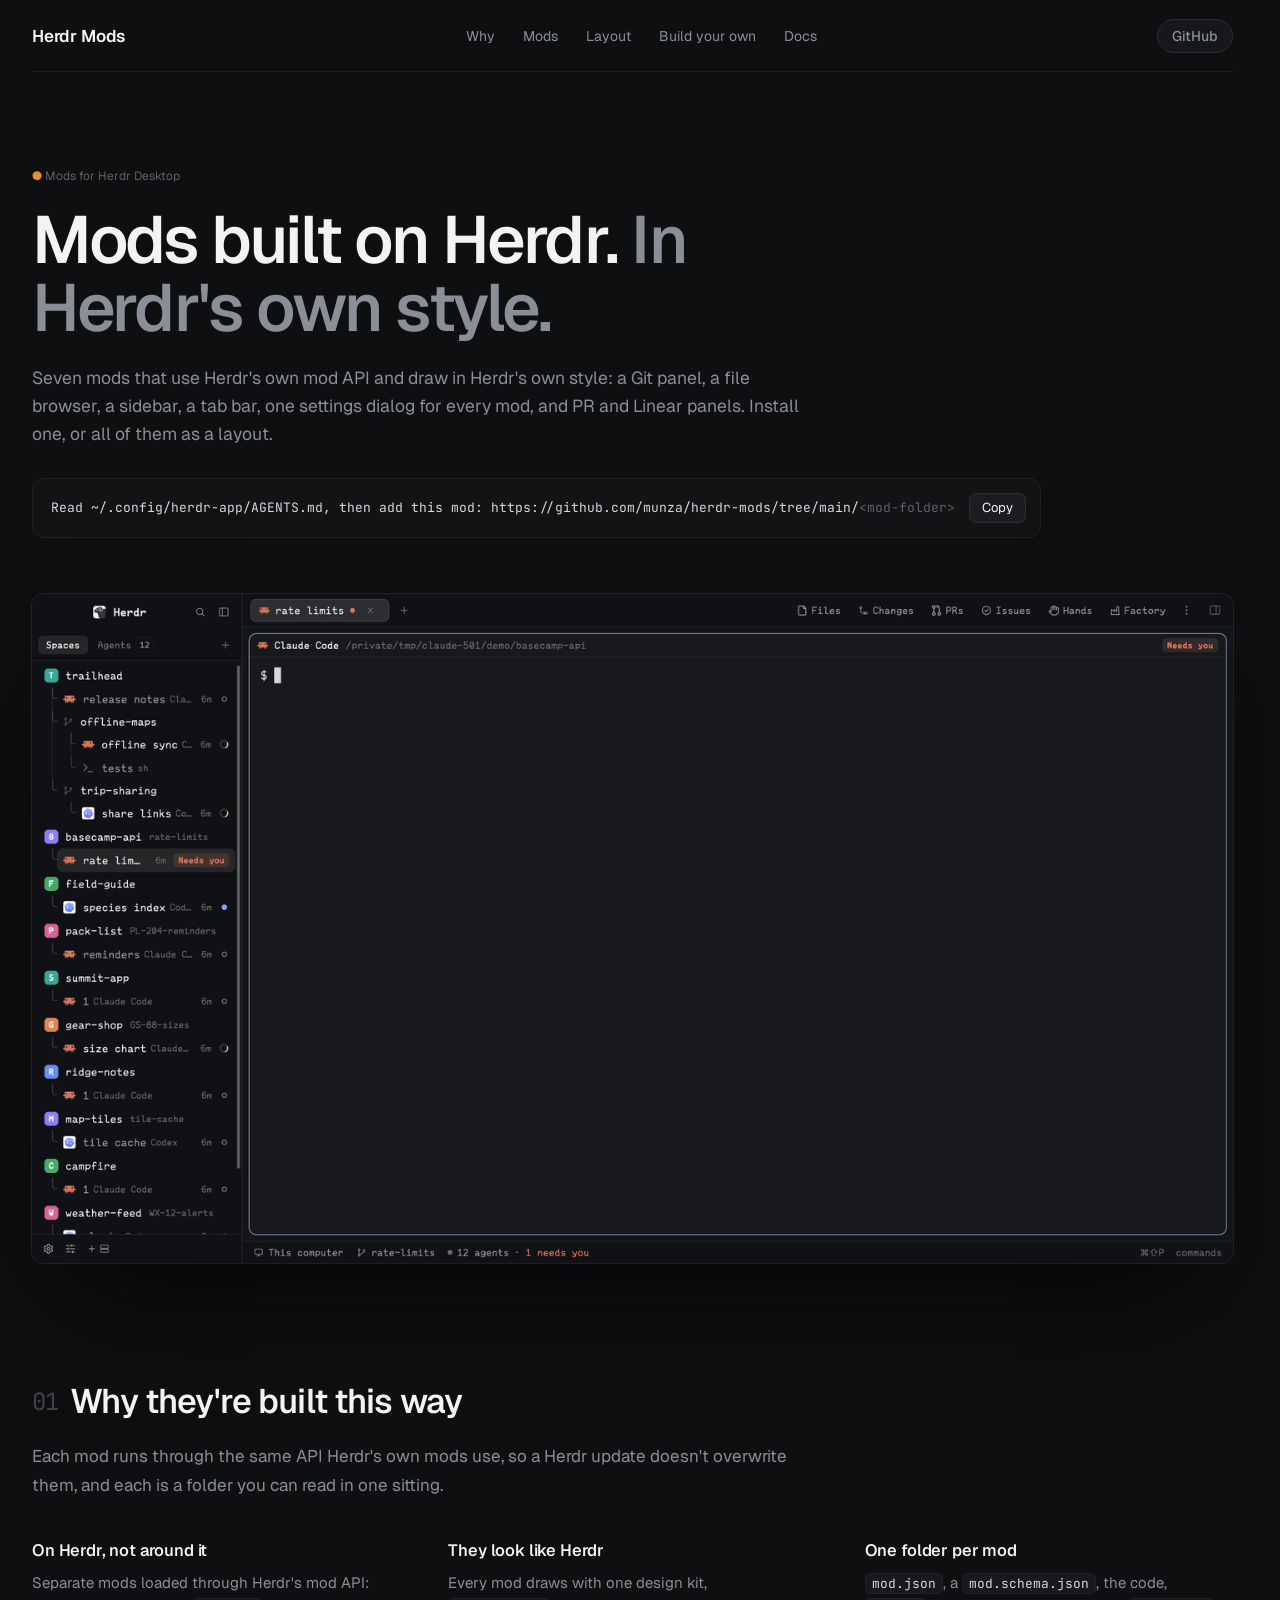
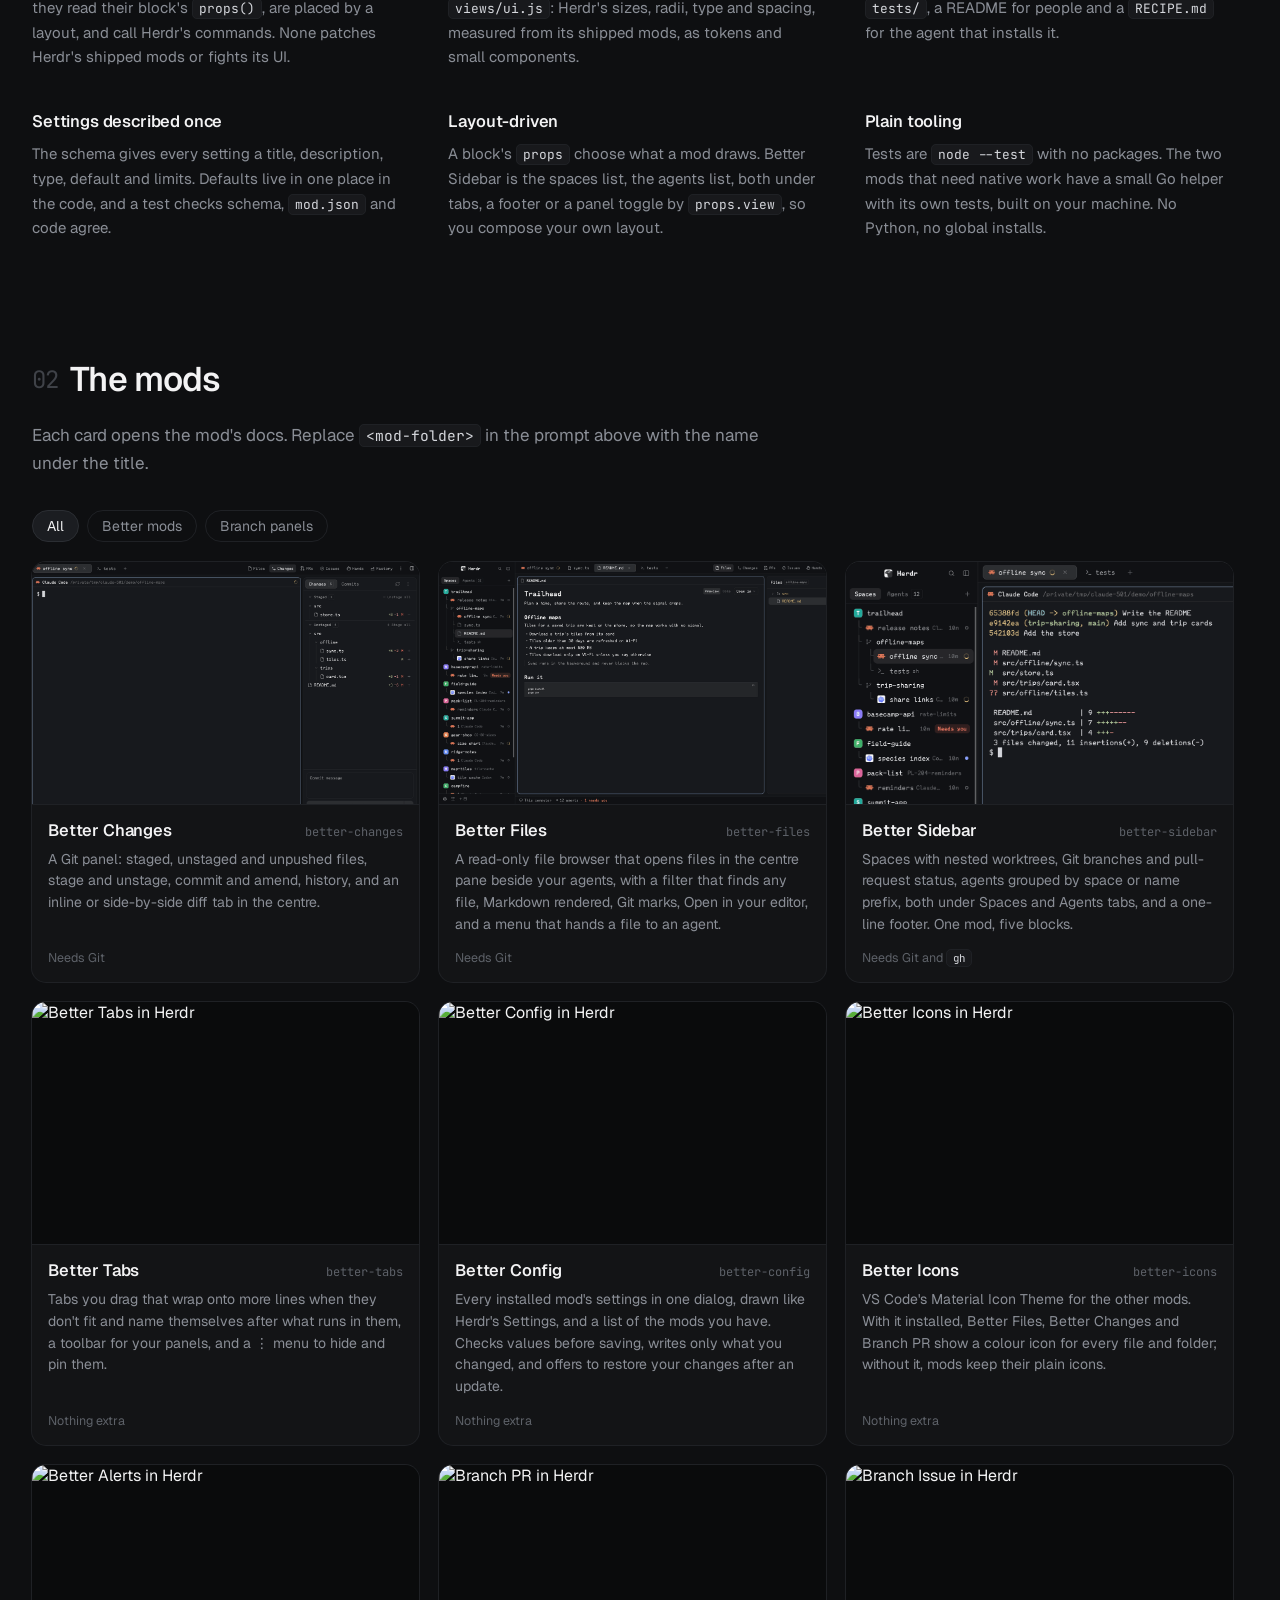
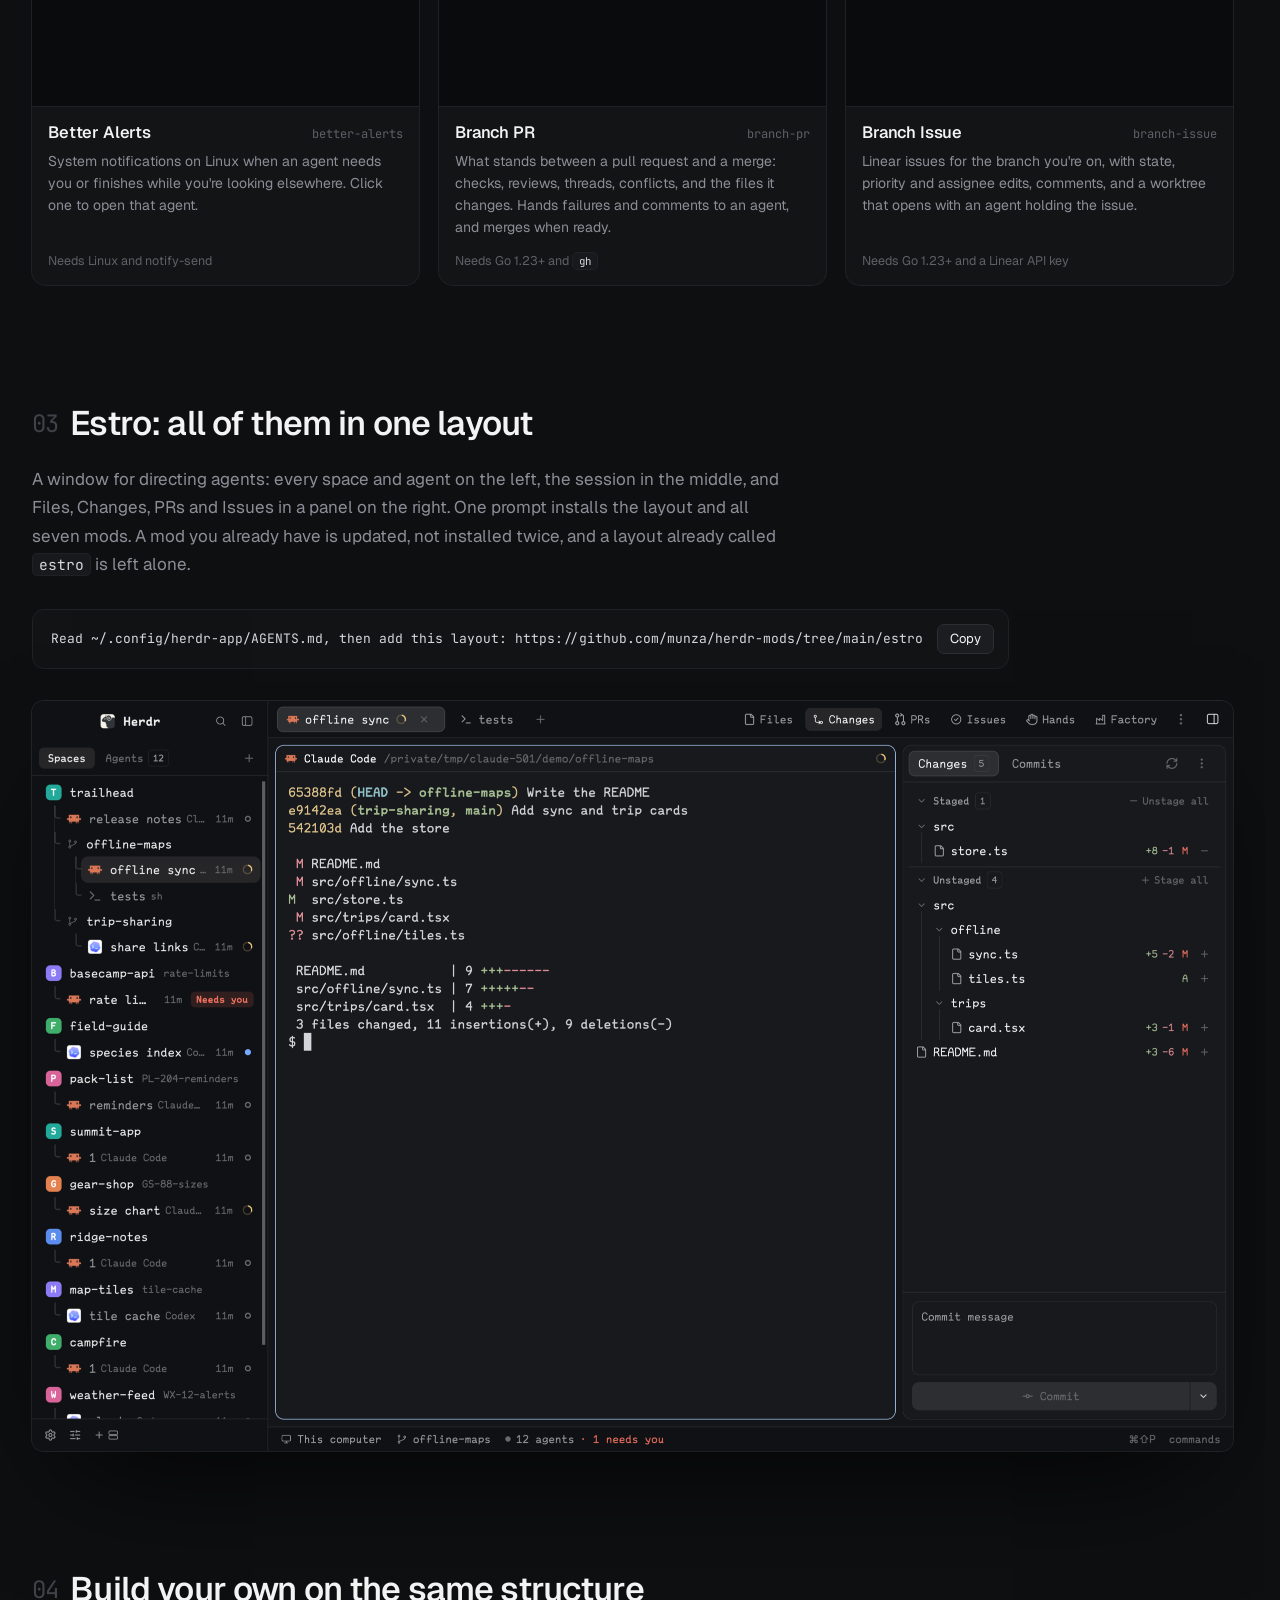
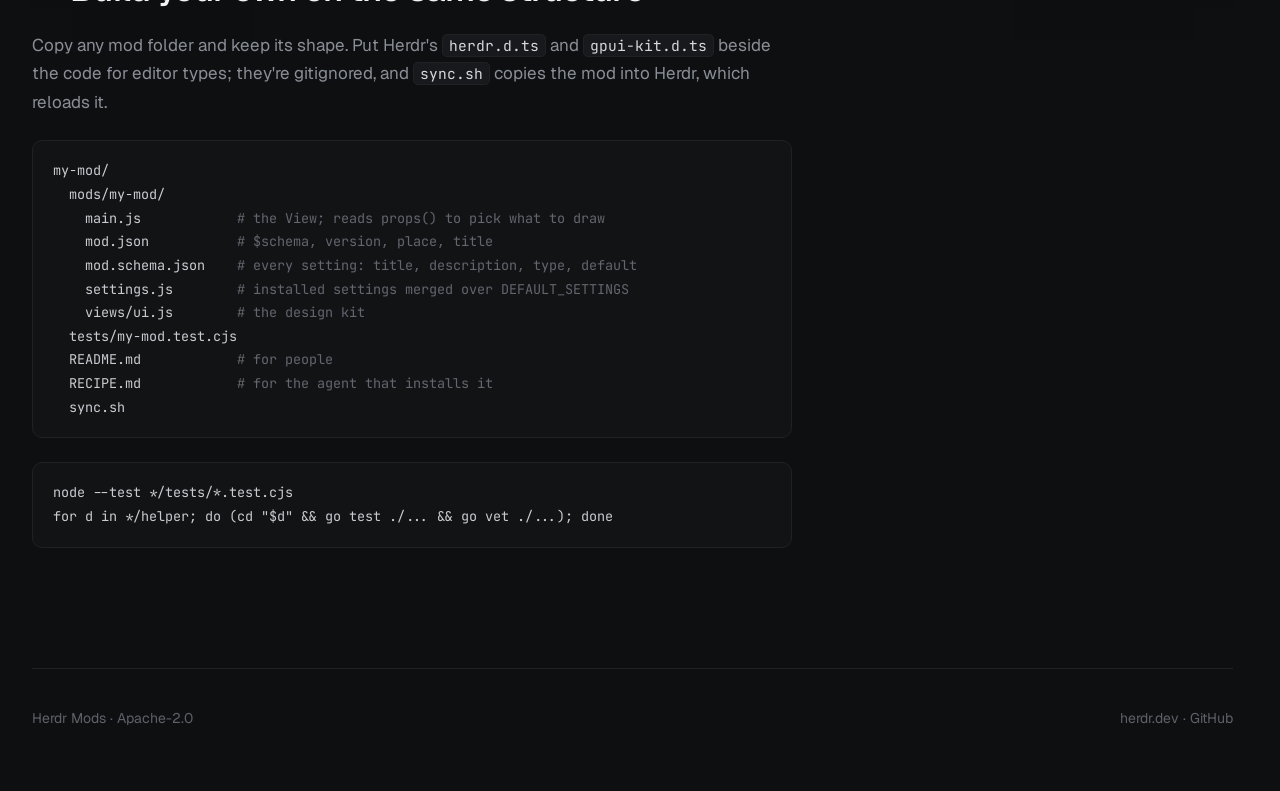
==== commit 84949bf5: "Merge origin/main into feat/markdown-preview Main moved picture copies to the hidden mods/better-fil" ====
--- a/docs/index.html
+++ b/docs/index.html
@@ -72,7 +72,7 @@
       <a class="card" data-group="better" href="docs/better-files.html">
         <div class="shot"><img src="gifs/better-files.gif" alt="Better Files in Herdr" loading="lazy" width="960" height="540"></div>
         <div class="meta"><b>Better Files</b><span class="folder mono">better-files</span></div>
-        <p>A read-only file browser that opens files in the centre pane beside your agents, with Markdown rendered, Git marks, Open in your editor, and a menu that hands a file to an agent.</p>
+        <p>A read-only file browser that opens files in the centre pane beside your agents, with a filter that finds any file, Markdown rendered, Git marks, Open in your editor, and a menu that hands a file to an agent.</p>
         <div class="needs">Needs Git</div>
       </a>
       <a class="card" data-group="better" href="docs/better-sidebar.html">
@@ -84,20 +84,26 @@
       <a class="card" data-group="better" href="docs/better-tabs.html">
         <div class="shot"><img src="https://raw.githubusercontent.com/munza/herdr-mods/main/better-tabs/preview.png" alt="Better Tabs in Herdr" loading="lazy" width="960" height="540"></div>
         <div class="meta"><b>Better Tabs</b><span class="folder mono">better-tabs</span></div>
-        <p>Tabs you drag that wrap onto more lines when they don't fit, a toolbar for your panels, and a ⋮ menu to hide and pin them.</p>
+        <p>Tabs you drag that wrap onto more lines when they don't fit and name themselves after what runs in them, a toolbar for your panels, and a ⋮ menu to hide and pin them.</p>
         <div class="needs">Nothing extra</div>
       </a>
       <a class="card" data-group="better" href="docs/better-config.html">
         <div class="shot"><img src="https://raw.githubusercontent.com/munza/herdr-mods/main/better-config/preview.png" alt="Better Config in Herdr" loading="lazy" width="960" height="540"></div>
         <div class="meta"><b>Better Config</b><span class="folder mono">better-config</span></div>
-        <p>Every installed mod's settings in one dialog, drawn like Herdr's Settings. Checks values before saving, writes only what you changed, and offers to restore your changes after an update.</p>
+        <p>Every installed mod's settings in one dialog, drawn like Herdr's Settings, and a list of the mods you have. Checks values before saving, writes only what you changed, and offers to restore your changes after an update.</p>
         <div class="needs">Nothing extra</div>
       </a>
       <a class="card" data-group="better" href="docs/better-icons.html">
         <div class="shot"><img src="https://raw.githubusercontent.com/munza/herdr-mods/main/better-icons/preview.png" alt="Better Icons in Herdr" loading="lazy" width="960" height="540"></div>
         <div class="meta"><b>Better Icons</b><span class="folder mono">better-icons</span></div>
-        <p>VS Code's Material Icon Theme for the other mods. With it installed, Better Files shows a colour icon for every file and folder; without it, mods keep their plain icons.</p>
+        <p>VS Code's Material Icon Theme for the other mods. With it installed, Better Files, Better Changes and Branch PR show a colour icon for every file and folder; without it, mods keep their plain icons.</p>
         <div class="needs">Nothing extra</div>
+      </a>
+      <a class="card" data-group="better" href="docs/better-alerts.html">
+        <div class="shot"><img src="https://raw.githubusercontent.com/munza/herdr-mods/main/better-alerts/preview.png" alt="Better Alerts in Herdr" loading="lazy" width="960" height="540"></div>
+        <div class="meta"><b>Better Alerts</b><span class="folder mono">better-alerts</span></div>
+        <p>System notifications on Linux when an agent needs you or finishes while you're looking elsewhere. Click one to open that agent.</p>
+        <div class="needs">Needs Linux and notify-send</div>
       </a>
       <a class="card" data-group="branch" href="docs/branch-pr.html">
         <div class="shot"><img src="https://raw.githubusercontent.com/munza/herdr-mods/main/branch-pr/preview.png" alt="Branch PR in Herdr" loading="lazy" width="960" height="540"></div>
